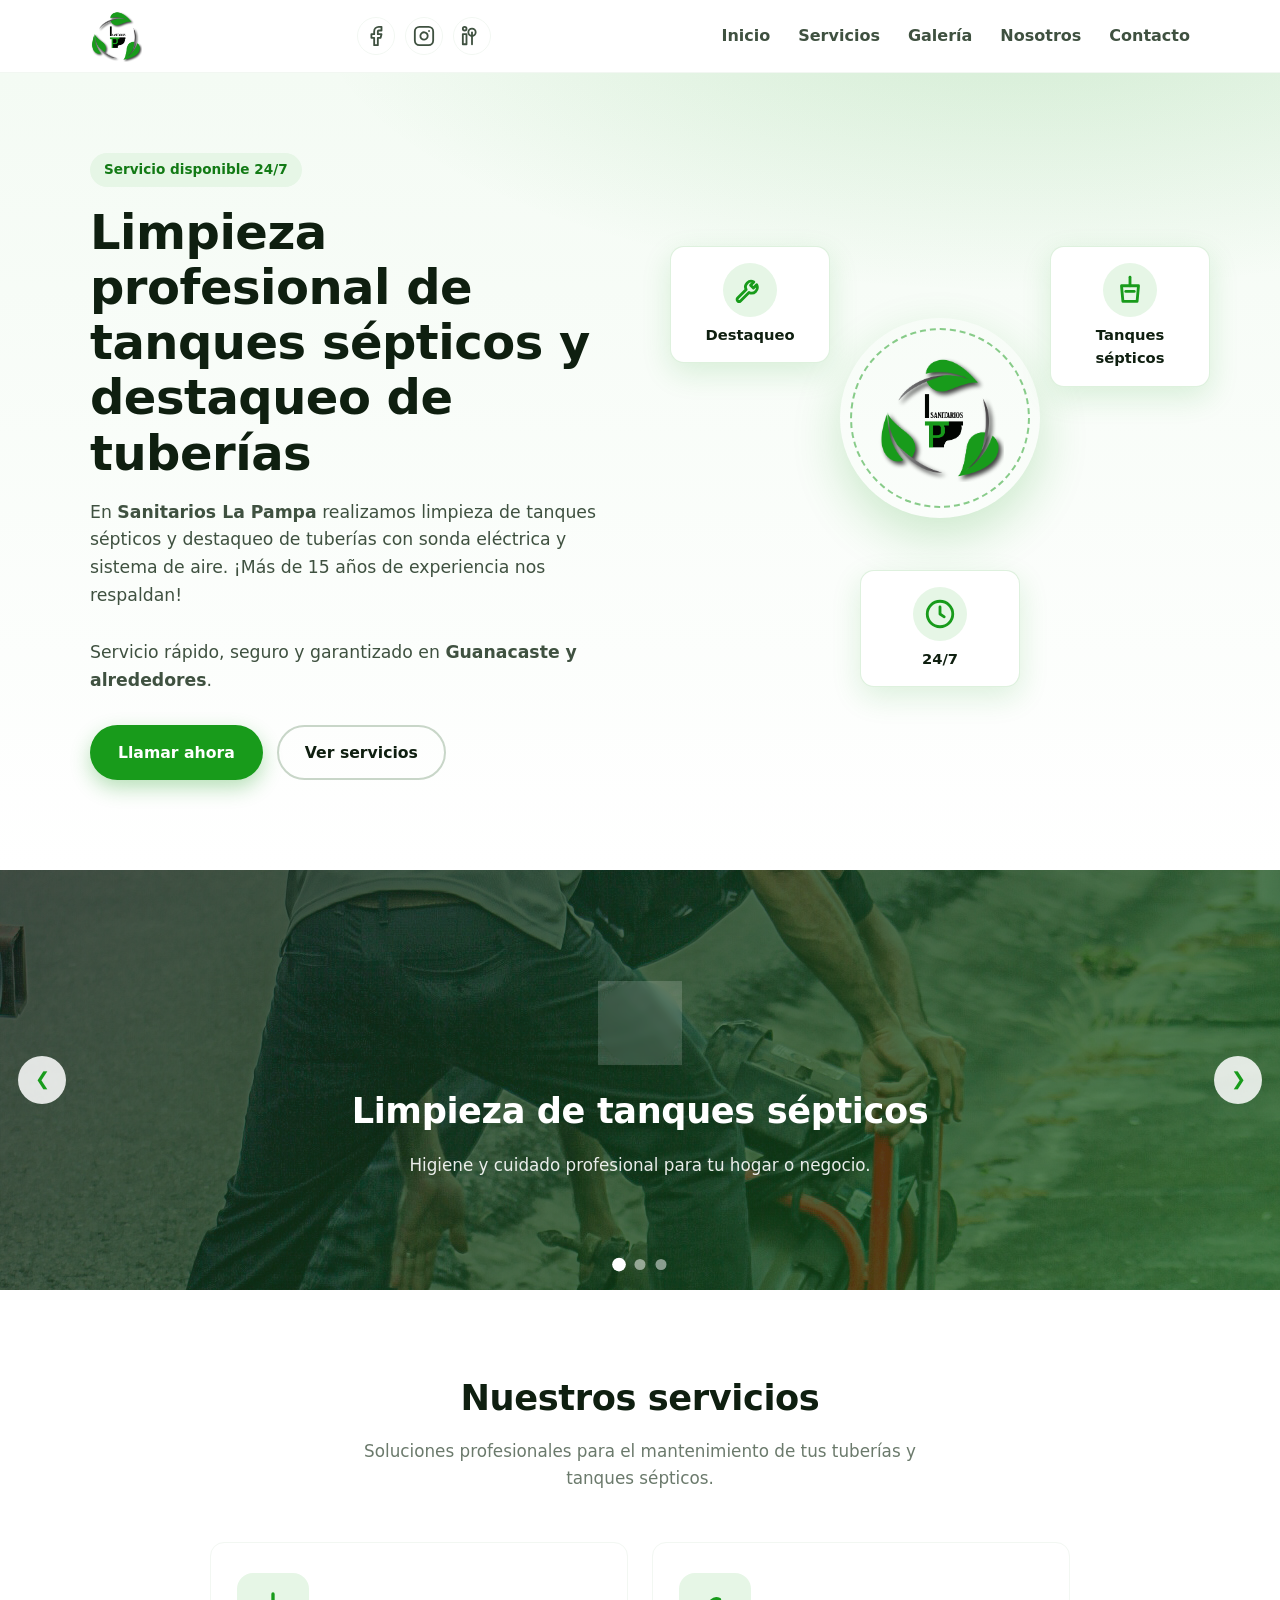
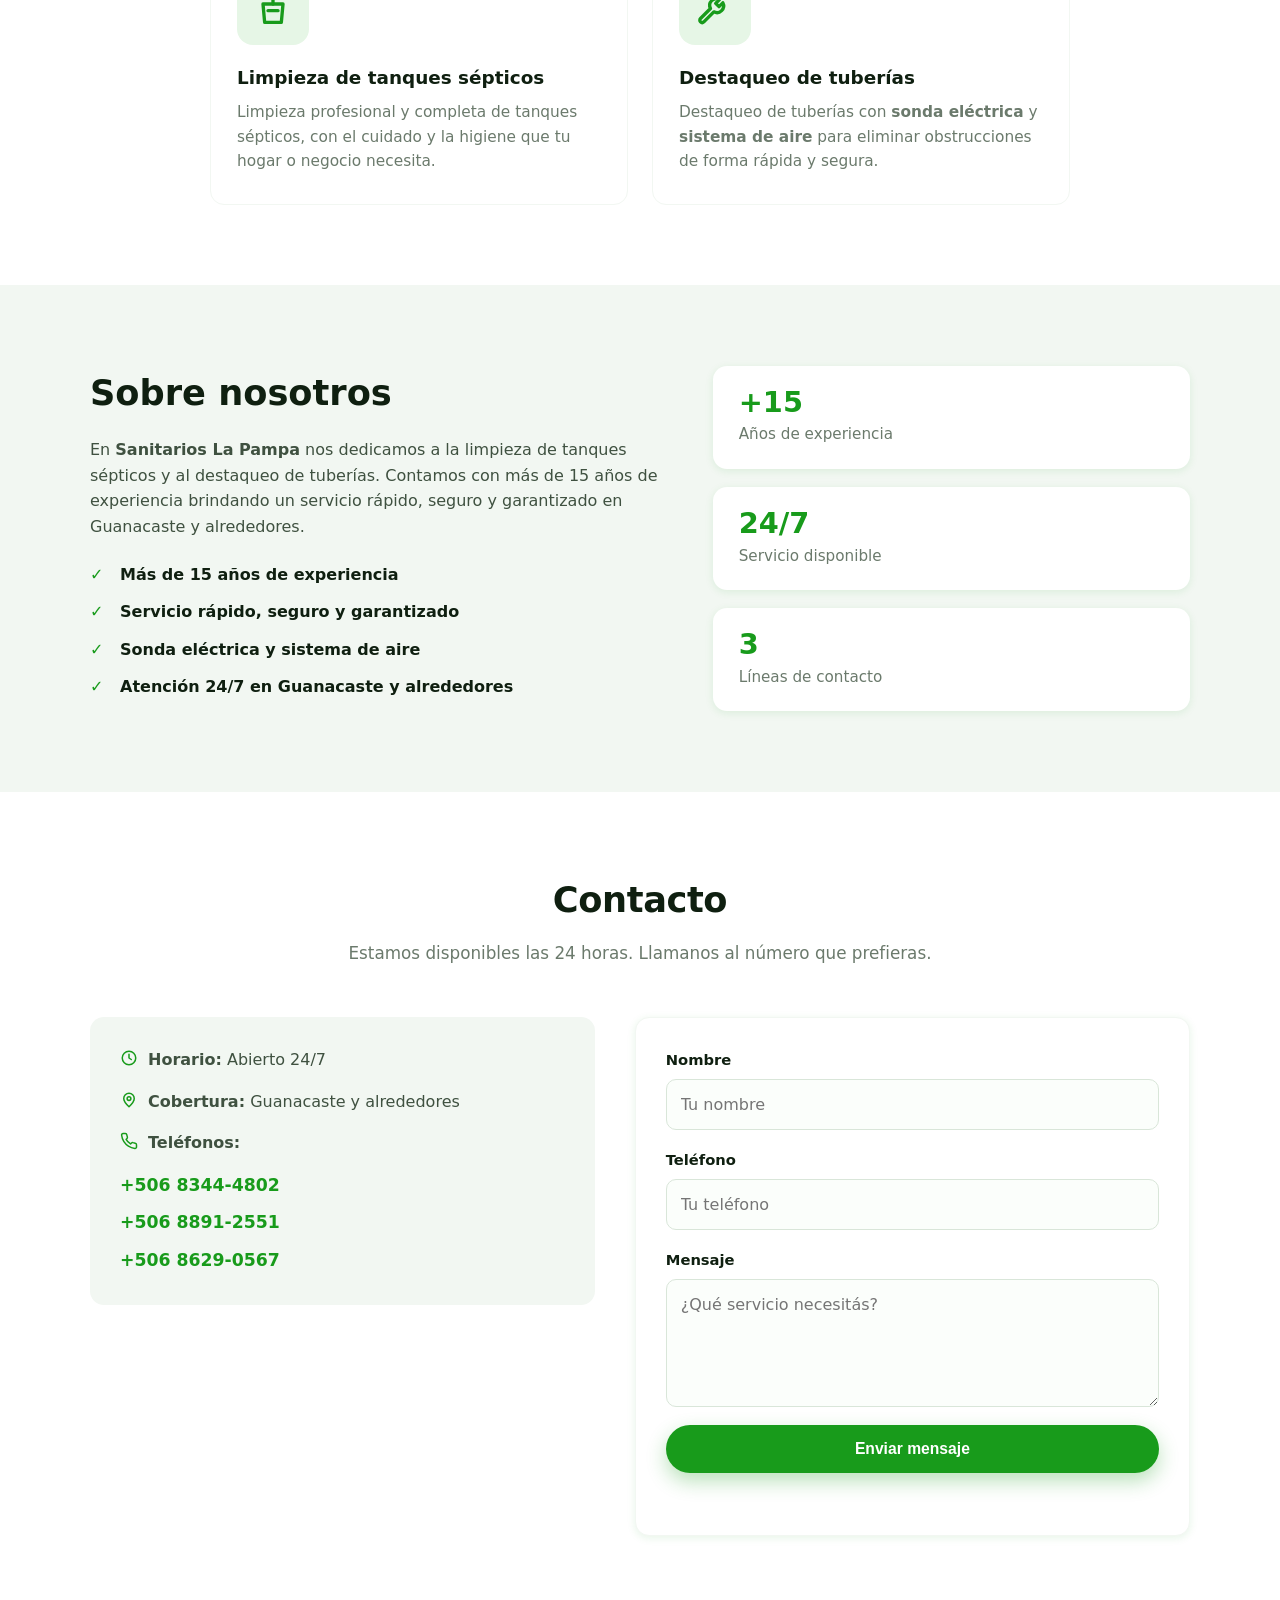
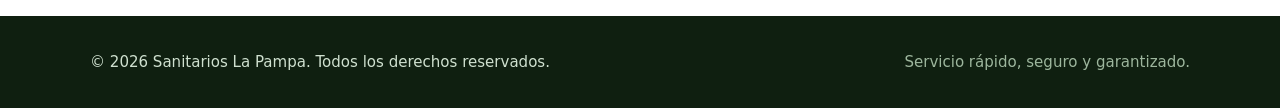
==== index.html @ 1d056dd9 "feat(header): agrega iconos de redes sociales (Facebook, Instagram, LinkedIn)" ====
<!DOCTYPE html>
<html lang="es">
<head>
  <meta charset="UTF-8" />
  <meta name="viewport" content="width=device-width, initial-scale=1.0" />
  <meta name="description" content="Sanitarios La Pampa - Limpieza profesional de tanques sépticos y destaqueo de tuberías con sonda eléctrica y sistema de aire. Más de 15 años de experiencia en Guanacaste. Servicio 24/7." />
  <title>Sanitarios La Pampa</title>
  <link rel="stylesheet" href="css/styles.css" />
</head>
<body>

  <!-- ===== HEADER ===== -->
  <header class="header">
    <div class="container header__inner">
      <a href="#inicio" class="logo">
        <img src="img/LOGOshadow.png" alt="Sanitarios La Pampa" class="logo__img" />
      </a>

      <div class="social-links" aria-label="Redes sociales">
        <a href="https://www.facebook.com/sanitarioslapampa" target="_blank" rel="noopener noreferrer" aria-label="Facebook" class="social-link">
          <svg viewBox="0 0 24 24" width="22" height="22" fill="none" stroke="currentColor" stroke-width="2" stroke-linecap="round" stroke-linejoin="round"><path d="M18 2h-3a5 5 0 0 0-5 5v3H7v4h3v8h4v-8h3l1-4h-4V7a1 1 0 0 1 1-1h3z"/></svg>
        </a>
        <a href="https://www.instagram.com/sanitarios.la.pampa" target="_blank" rel="noopener noreferrer" aria-label="Instagram" class="social-link">
          <svg viewBox="0 0 24 24" width="22" height="22" fill="none" stroke="currentColor" stroke-width="2" stroke-linecap="round" stroke-linejoin="round"><rect x="2" y="2" width="20" height="20" rx="5" ry="5"/><path d="M16 11.37A4 4 0 1 1 12.63 8 4 4 0 0 1 16 11.37z"/><line x1="17.5" y1="6.5" x2="17.51" y2="6.5"/></svg>
        </a>
        <a href="#" target="_blank" rel="noopener noreferrer" aria-label="LinkedIn" class="social-link">
          <svg viewBox="0 0 24 24" width="22" height="22" fill="none" stroke="currentColor" stroke-width="2" stroke-linecap="round" stroke-linejoin="round"><path d="M16 8a4 4 0 0 1-4 4 4 4 0 0 1-4-4 4 4 0 0 1 8 0z"/><line x1="12" y1="8" x2="12" y2="21"/><path d="M6 10H2v11h4z"/><circle cx="4" cy="4" r="2"/></svg>
        </a>
      </div>

      <button class="nav-toggle" id="navToggle" aria-label="Abrir menú">
        <span></span><span></span><span></span>
      </button>

      <nav class="nav" id="nav">
        <a href="#inicio">Inicio</a>
        <a href="#servicios">Servicios</a>
        <a href="#galeria">Galería</a>
        <a href="#nosotros">Nosotros</a>
        <a href="#contacto">Contacto</a>
      </nav>
    </div>
  </header>

  <!-- ===== HERO ===== -->
  <section class="hero" id="inicio">
    <div class="container hero__inner">
      <div class="hero__content">
        <p class="hero__eyebrow">Servicio disponible 24/7</p>
        <h1>Limpieza profesional de tanques sépticos y destaqueo de tuberías</h1>
        <p class="hero__text">
          En <strong>Sanitarios La Pampa</strong> realizamos limpieza de tanques
          sépticos y destaqueo de tuberías con sonda eléctrica y sistema de aire.
          ¡Más de 15 años de experiencia nos respaldan!
        </p>
        <p class="hero__text">
          Servicio rápido, seguro y garantizado en <strong>Guanacaste y alrededores</strong>.
        </p>
        <div class="hero__actions">
          <a href="#contacto" class="btn btn--primary">Llamar ahora</a>
          <a href="#servicios" class="btn btn--ghost">Ver servicios</a>
        </div>
      </div>
      <div class="hero__art" aria-hidden="true">
        <div class="hero__circle">
          <img src="img/LOGOshadow.png" alt="" class="hero__circle-logo" />
        </div>
        <div class="hero__card hero__card--1">
          <span class="hero__card-icon">
            <svg viewBox="0 0 24 24" width="34" height="34" fill="none" stroke="#189b1b" stroke-width="2" stroke-linecap="round" stroke-linejoin="round"><path d="M14.7 6.3a4 4 0 0 0-5.4 5.4l-6 6a1.4 1.4 0 0 0 2 2l6-6a4 4 0 0 0 5.4-5.4l-2.3 2.3-2-2 2.3-2.3Z"/></svg>
          </span>
          <p>Destaqueo</p>
        </div>
        <div class="hero__card hero__card--2">
          <span class="hero__card-icon">
            <svg viewBox="0 0 24 24" width="34" height="34" fill="none" stroke="#189b1b" stroke-width="2" stroke-linecap="round" stroke-linejoin="round"><path d="M12 3v6"/><path d="M6 9h12l-1 11H7L6 9Z"/><path d="M9 13h6"/></svg>
          </span>
          <p>Tanques sépticos</p>
        </div>
        <div class="hero__card hero__card--3">
          <span class="hero__card-icon">
            <svg viewBox="0 0 24 24" width="34" height="34" fill="none" stroke="#189b1b" stroke-width="2" stroke-linecap="round" stroke-linejoin="round"><circle cx="12" cy="12" r="9"/><path d="M12 7v5l3 2"/></svg>
          </span>
          <p>24/7</p>
        </div>
      </div>
    </div>
  </section>

  <!-- ===== SLIDER / GALERÍA ===== -->
  <section class="slider" id="galeria" aria-label="Galería de trabajos">
    <div class="slider__viewport">
      <div class="slider__track" id="sliderTrack">
        <article class="slide slide--1">
          <div class="slide__overlay"></div>
          <div class="slide__content">
            <span class="slide__icon">
              <svg viewBox="0 0 24 24" width="44" height="44" fill="none" stroke="#ffffff" stroke-width="2" stroke-linecap="round" stroke-linejoin="round"><path d="M12 3v6"/><path d="M6 9h12l-1 11H7L6 9Z"/><path d="M9 13h6"/></svg>
            </span>
            <h2>Limpieza de tanques sépticos</h2>
            <p>Higiene y cuidado profesional para tu hogar o negocio.</p>
          </div>
        </article>

        <article class="slide slide--2">
          <div class="slide__overlay"></div>
          <div class="slide__content">
            <span class="slide__icon">
              <svg viewBox="0 0 24 24" width="44" height="44" fill="none" stroke="#ffffff" stroke-width="2" stroke-linecap="round" stroke-linejoin="round"><path d="M14.7 6.3a4 4 0 0 0-5.4 5.4l-6 6a1.4 1.4 0 0 0 2 2l6-6a4 4 0 0 0 5.4-5.4l-2.3 2.3-2-2 2.3-2.3Z"/></svg>
            </span>
            <h2>Destaqueo de tuberías</h2>
            <p>Sonda eléctrica y sistema de aire para eliminar obstrucciones.</p>
          </div>
        </article>

        <article class="slide slide--3">
          <div class="slide__overlay"></div>
          <div class="slide__content">
            <span class="slide__icon">
              <svg viewBox="0 0 24 24" width="44" height="44" fill="none" stroke="#ffffff" stroke-width="2" stroke-linecap="round" stroke-linejoin="round"><circle cx="12" cy="12" r="9"/><path d="M12 7v5l3 2"/></svg>
            </span>
            <h2>Servicio 24/7 en Guanacaste</h2>
            <p>Rápido, seguro y garantizado. Llamanos cuando nos necesites.</p>
          </div>
        </article>
      </div>
    </div>

    <button class="slider__arrow slider__arrow--prev" id="slidePrev" aria-label="Anterior">&#10094;</button>
    <button class="slider__arrow slider__arrow--next" id="slideNext" aria-label="Siguiente">&#10095;</button>

    <div class="slider__dots" id="sliderDots"></div>
  </section>

  <!-- ===== SERVICIOS ===== -->
  <section class="section" id="servicios">
    <div class="container">
      <header class="section__head">
        <h2>Nuestros servicios</h2>
        <p>Soluciones profesionales para el mantenimiento de tus tuberías y tanques sépticos.</p>
      </header>

      <div class="grid grid--servicios">
        <article class="card">
          <div class="card__icon">
            <svg viewBox="0 0 24 24" width="40" height="40" fill="none" stroke="#189b1b" stroke-width="2" stroke-linecap="round" stroke-linejoin="round"><path d="M12 3v6"/><path d="M6 9h12l-1 11H7L6 9Z"/><path d="M9 13h6"/></svg>
          </div>
          <h3>Limpieza de tanques sépticos</h3>
          <p>
            Limpieza profesional y completa de tanques sépticos, con el cuidado
            y la higiene que tu hogar o negocio necesita.
          </p>
        </article>

        <article class="card">
          <div class="card__icon">
            <svg viewBox="0 0 24 24" width="40" height="40" fill="none" stroke="#189b1b" stroke-width="2" stroke-linecap="round" stroke-linejoin="round"><path d="M14.7 6.3a4 4 0 0 0-5.4 5.4l-6 6a1.4 1.4 0 0 0 2 2l6-6a4 4 0 0 0 5.4-5.4l-2.3 2.3-2-2 2.3-2.3Z"/></svg>
          </div>
          <h3>Destaqueo de tuberías</h3>
          <p>
            Destaqueo de tuberías con <strong>sonda eléctrica</strong> y
            <strong>sistema de aire</strong> para eliminar obstrucciones de
            forma rápida y segura.
          </p>
        </article>
      </div>
    </div>
  </section>

  <!-- ===== NOSOTROS ===== -->
  <section class="section section--alt" id="nosotros">
    <div class="container about">
      <div class="about__text">
        <h2>Sobre nosotros</h2>
        <p>
          En <strong>Sanitarios La Pampa</strong> nos dedicamos a la limpieza de
          tanques sépticos y al destaqueo de tuberías. Contamos con más de
          15 años de experiencia brindando un servicio rápido, seguro y
          garantizado en Guanacaste y alrededores.
        </p>
        <ul class="about__list">
          <li>Más de 15 años de experiencia</li>
          <li>Servicio rápido, seguro y garantizado</li>
          <li>Sonda eléctrica y sistema de aire</li>
          <li>Atención 24/7 en Guanacaste y alrededores</li>
        </ul>
      </div>
      <div class="about__stats">
        <div class="stat"><strong>+15</strong><span>Años de experiencia</span></div>
        <div class="stat"><strong>24/7</strong><span>Servicio disponible</span></div>
        <div class="stat"><strong>3</strong><span>Líneas de contacto</span></div>
      </div>
    </div>
  </section>

  <!-- ===== CONTACTO ===== -->
  <section class="section" id="contacto">
    <div class="container">
      <header class="section__head">
        <h2>Contacto</h2>
        <p>Estamos disponibles las 24 horas. Llamanos al número que prefieras.</p>
      </header>

      <div class="contact">
        <div class="contact__info">
          <p class="contact__line">
            <span class="contact__ico">
              <svg viewBox="0 0 24 24" width="18" height="18" fill="none" stroke="#189b1b" stroke-width="2" stroke-linecap="round" stroke-linejoin="round"><circle cx="12" cy="12" r="9"/><path d="M12 7v5l3 2"/></svg>
            </span>
            <span><strong>Horario:</strong> Abierto 24/7</span>
          </p>
          <p class="contact__line">
            <span class="contact__ico">
              <svg viewBox="0 0 24 24" width="18" height="18" fill="none" stroke="#189b1b" stroke-width="2" stroke-linecap="round" stroke-linejoin="round"><path d="M12 21s7-6.5 7-11a7 7 0 1 0-14 0c0 4.5 7 11 7 11Z"/><circle cx="12" cy="10" r="2.5"/></svg>
            </span>
            <span><strong>Cobertura:</strong> Guanacaste y alrededores</span>
          </p>
          <p class="contact__line">
            <span class="contact__ico">
              <svg viewBox="0 0 24 24" width="18" height="18" fill="none" stroke="#189b1b" stroke-width="2" stroke-linecap="round" stroke-linejoin="round"><path d="M22 16.9v3a2 2 0 0 1-2.2 2 19.8 19.8 0 0 1-8.6-3 19.5 19.5 0 0 1-6-6 19.8 19.8 0 0 1-3-8.6A2 2 0 0 1 4.1 2h3a2 2 0 0 1 2 1.7c.1 1 .4 1.9.7 2.8a2 2 0 0 1-.5 2.1L8.1 9.9a16 16 0 0 0 6 6l1.3-1.3a2 2 0 0 1 2.1-.4c.9.3 1.8.6 2.8.7a2 2 0 0 1 1.7 2Z"/></svg>
            </span>
            <span><strong>Teléfonos:</strong></span>
          </p>
          <ul class="contact__phones">
            <li><a href="tel:+50683444802">+506 8344-4802</a></li>
            <li><a href="tel:+50688912551">+506 8891-2551</a></li>
            <li><a href="tel:+50686290567">+506 8629-0567</a></li>
          </ul>
        </div>

        <form class="form" id="contactForm">
          <div class="form__row">
            <label for="nombre">Nombre</label>
            <input type="text" id="nombre" name="nombre" placeholder="Tu nombre" required />
          </div>
          <div class="form__row">
            <label for="telefono">Teléfono</label>
            <input type="tel" id="telefono" name="telefono" placeholder="Tu teléfono" required />
          </div>
          <div class="form__row">
            <label for="mensaje">Mensaje</label>
            <textarea id="mensaje" name="mensaje" rows="4" placeholder="¿Qué servicio necesitás?" required></textarea>
          </div>
          <button type="submit" class="btn btn--primary btn--block">Enviar mensaje</button>
          <p class="form__note" id="formNote"></p>
        </form>
      </div>
    </div>
  </section>

  <!-- ===== FOOTER ===== -->
  <footer class="footer">
    <div class="container footer__inner">
      <p>&copy; <span id="year"></span> Sanitarios La Pampa. Todos los derechos reservados.</p>
      <p class="footer__tag">Servicio rápido, seguro y garantizado.</p>
    </div>
  </footer>

  <script src="js/main.js"></script>
</body>
</html>
---- css/styles.css ----
/* =========================================================
   Sanitarios La Pampa - Hoja de estilos principal
   Paleta: verde #189b1b sobre fondo blanco
   ========================================================= */

/* ---------- Variables ---------- */
:root {
  --color-primary: #189b1b;
  --color-primary-dark: #127a15;
  --color-primary-light: #e6f6e6;
  --color-accent: #2fbf33;
  --color-dark: #0f1f10;
  --color-slate: #3f5140;
  --color-muted: #6b7a6c;
  --color-light: #f2f7f2;
  --color-white: #ffffff;
  --radius: 14px;
  --radius-sm: 10px;
  --shadow-sm: 0 2px 8px rgba(24, 155, 27, 0.10);
  --shadow-md: 0 10px 30px rgba(24, 155, 27, 0.14);
  --shadow-lg: 0 20px 50px rgba(24, 155, 27, 0.20);
  --container: 1140px;
  --transition: 0.25s ease;
}

/* ---------- Reset ---------- */
* {
  margin: 0;
  padding: 0;
  box-sizing: border-box;
}

html {
  scroll-behavior: smooth;
}

body {
  font-family: "Segoe UI", system-ui, -apple-system, Roboto, sans-serif;
  color: var(--color-dark);
  background: var(--color-white);
  line-height: 1.6;
  -webkit-font-smoothing: antialiased;
}

img {
  max-width: 100%;
  display: block;
}

a {
  text-decoration: none;
  color: inherit;
}

ul {
  list-style: none;
}

.container {
  width: 100%;
  max-width: var(--container);
  margin-inline: auto;
  padding-inline: 20px;
}

.social-links {
  display: flex;
  gap: 10px;
  margin-right: 16px;
}

.social-link {
  display: flex;
  align-items: center;
  justify-content: center;
  width: 38px;
  height: 38px;
  border-radius: 50%;
  color: var(--color-slate);
  border: 1px solid var(--color-light);
  transition: color var(--transition), background var(--transition), transform var(--transition);
}

.social-link:hover {
  color: #fff;
  background: var(--color-primary);
  border-color: var(--color-primary);
  transform: translateY(-2px);
}

@media (max-width: 900px) {
  .social-links {
    order: -1;
    margin-right: 0;
    margin-bottom: 14px;
    justify-content: center;
  }
}

/* ---------- Header ---------- */
.header {
  position: sticky;
  top: 0;
  z-index: 100;
  background: rgba(255, 255, 255, 0.92);
  backdrop-filter: blur(10px);
  border-bottom: 1px solid var(--color-light);
}

.header__inner {
  display: flex;
  align-items: center;
  justify-content: space-between;
  height: 72px;
}

.logo {
  display: flex;
  align-items: center;
  gap: 10px;
  font-size: 1.05rem;
}

.logo__mark {
  display: grid;
  place-items: center;
  width: 40px;
  height: 40px;
  border-radius: 12px;
  background: linear-gradient(135deg, var(--color-primary), var(--color-accent));
  color: #fff;
  font-weight: 800;
  letter-spacing: 0.5px;
}

.logo__text {
  color: var(--color-dark);
}

.logo__img {
  height: 52px;
  width: auto;
  object-fit: contain;
}

.nav {
  display: flex;
  gap: 28px;
}

.nav a {
  font-weight: 600;
  color: var(--color-slate);
  transition: color var(--transition);
  position: relative;
}

.nav a:hover {
  color: var(--color-primary);
}

.nav-toggle {
  display: none;
  flex-direction: column;
  gap: 5px;
  background: none;
  border: none;
  cursor: pointer;
  padding: 6px;
}

.nav-toggle span {
  width: 26px;
  height: 3px;
  border-radius: 3px;
  background: var(--color-primary);
  transition: var(--transition);
}

/* ---------- Hero ---------- */
.hero {
  background: radial-gradient(1200px 500px at 80% -10%, rgba(24, 155, 27, 0.16), transparent 60%),
              linear-gradient(180deg, #f4fbf4, #ffffff);
  padding: 80px 0 90px;
  overflow: hidden;
}

.hero__inner {
  display: grid;
  grid-template-columns: 1.1fr 1fr;
  align-items: center;
  gap: 50px;
}

.hero__eyebrow {
  display: inline-block;
  background: var(--color-primary-light);
  color: var(--color-primary-dark);
  font-weight: 700;
  font-size: 0.85rem;
  padding: 6px 14px;
  border-radius: 999px;
  margin-bottom: 18px;
}

.hero h1 {
  font-size: clamp(2rem, 4vw, 3rem);
  line-height: 1.15;
  letter-spacing: -0.5px;
  margin-bottom: 18px;
}

.hero__text {
  color: var(--color-slate);
  font-size: 1.08rem;
  max-width: 520px;
  margin-bottom: 30px;
}

.hero__actions {
  display: flex;
  gap: 14px;
  flex-wrap: wrap;
}

/* ---------- Botones ---------- */
.btn {
  display: inline-flex;
  align-items: center;
  justify-content: center;
  gap: 8px;
  padding: 13px 26px;
  border-radius: 999px;
  font-weight: 700;
  font-size: 0.98rem;
  border: 2px solid transparent;
  cursor: pointer;
  transition: transform var(--transition), box-shadow var(--transition), background var(--transition);
}

.btn--primary {
  background: var(--color-primary);
  color: #fff;
  box-shadow: 0 8px 20px rgba(24, 155, 27, 0.30);
}

.btn--primary:hover {
  background: var(--color-primary-dark);
  transform: translateY(-2px);
}

.btn--ghost {
  background: transparent;
  color: var(--color-dark);
  border-color: #c8d6c8;
}

.btn--ghost:hover {
  border-color: var(--color-primary);
  color: var(--color-primary);
}

.btn--block {
  width: 100%;
}

/* ---------- Hero art ---------- */
.hero__art {
  position: relative;
  height: 480px;
}

.hero__circle {
  position: absolute;
  top: 40%;
  left: 50%;
  z-index: 1;
  width: 200px;
  aspect-ratio: 1;
  border-radius: 50%;
  background: transparent;
  box-shadow: var(--shadow-lg);
  display: grid;
  place-items: center;
  text-align: center;
  transform: translate(-50%, -50%);
}

.hero__circle::before {
  content: "";
  position: absolute;
  inset: 10px;
  border: 2px dashed var(--color-primary);
  border-radius: 50%;
  opacity: 0.5;
}

.hero__circle-logo {
  width: 128px;
  height: 128px;
  object-fit: contain;
}

.hero__card {
  position: absolute;
  z-index: 2;
  width: 160px;
  min-height: 108px;
  background: #fff;
  border: 1px solid rgba(24, 155, 27, 0.14);
  border-radius: var(--radius);
  box-shadow: var(--shadow-md);
  padding: 16px 12px;
  text-align: center;
  display: flex;
  flex-direction: column;
  align-items: center;
  justify-content: center;
  gap: 6px;
  font-size: 0.92rem;
  font-weight: 700;
  color: var(--color-dark);
  animation: float 4.5s ease-in-out infinite;
}

.hero__card-icon {
  display: grid;
  place-items: center;
  width: 54px;
  height: 54px;
  border-radius: 50%;
  background: var(--color-primary-light);
}

.hero__card--1 { top: 4%; left: -20px; }
.hero__card--2 { top: 4%; right: -20px; animation-delay: 1.2s; }
.hero__card--3 { bottom: 4%; left: 50%; margin-left: -80px; animation-delay: 2.4s; }

@keyframes float {
  0%, 100% { transform: translateY(0); }
  50% { transform: translateY(-8px); }
}

/* ---------- Secciones ---------- */
.section {
  padding: 80px 0;
}

.section--alt {
  background: var(--color-light);
}

.section__head {
  text-align: center;
  max-width: 620px;
  margin: 0 auto 50px;
}

.section__head h2 {
  font-size: clamp(1.6rem, 3vw, 2.2rem);
  margin-bottom: 12px;
  letter-spacing: -0.4px;
}

.section__head p {
  color: var(--color-muted);
  font-size: 1.05rem;
}

/* ---------- Grid de productos ---------- */
.grid {
  display: grid;
  grid-template-columns: repeat(auto-fit, minmax(260px, 1fr));
  gap: 24px;
}

.grid--servicios {
  grid-template-columns: repeat(auto-fit, minmax(300px, 1fr));
  max-width: 860px;
  margin-inline: auto;
}

.card {
  background: #fff;
  border: 1px solid var(--color-light);
  border-radius: var(--radius);
  padding: 30px 26px;
  transition: transform var(--transition), box-shadow var(--transition), border-color var(--transition);
}

.card:hover {
  transform: translateY(-6px);
  box-shadow: var(--shadow-md);
  border-color: transparent;
}

.card__icon {
  display: flex;
  align-items: center;
  justify-content: center;
  width: 72px;
  height: 72px;
  border-radius: 16px;
  background: var(--color-primary-light);
  margin-bottom: 18px;
}

.card h3 {
  font-size: 1.15rem;
  margin-bottom: 8px;
}

.card p {
  color: var(--color-muted);
  font-size: 0.96rem;
}

/* ---------- Nosotros ---------- */
.about {
  display: grid;
  grid-template-columns: 1.2fr 1fr;
  gap: 50px;
  align-items: center;
}

.about__text h2 {
  font-size: clamp(1.6rem, 3vw, 2.2rem);
  margin-bottom: 16px;
}

.about__text p {
  color: var(--color-slate);
  margin-bottom: 22px;
}

.about__list li {
  position: relative;
  padding-left: 30px;
  margin-bottom: 12px;
  color: var(--color-dark);
  font-weight: 600;
}

.about__list li::before {
  content: "✓";
  position: absolute;
  left: 0;
  top: 0;
  color: var(--color-primary);
  font-weight: 800;
}

.about__stats {
  display: grid;
  gap: 18px;
}

.stat {
  background: #fff;
  border-radius: var(--radius);
  padding: 22px 26px;
  box-shadow: var(--shadow-sm);
  display: flex;
  flex-direction: column;
}

.stat strong {
  font-size: 1.8rem;
  color: var(--color-primary);
  line-height: 1;
}

.stat span {
  color: var(--color-muted);
  font-size: 0.95rem;
  margin-top: 6px;
}

/* ---------- Contacto ---------- */
.contact {
  display: grid;
  grid-template-columns: 1fr 1.1fr;
  gap: 40px;
  align-items: start;
}

.contact__info {
  background: var(--color-light);
  border-radius: var(--radius);
  padding: 30px;
}

.contact__line {
  display: flex;
  align-items: flex-start;
  gap: 10px;
  margin-bottom: 16px;
  color: var(--color-slate);
}

.contact__ico {
  display: flex;
  align-items: center;
  justify-content: center;
  flex: 0 0 auto;
  margin-top: 2px;
}

.contact__phones {
  margin-top: 10px;
  display: grid;
  gap: 10px;
}

.contact__phones a {
  display: inline-block;
  font-weight: 700;
  color: var(--color-primary);
  font-size: 1.08rem;
  transition: color var(--transition);
}

.contact__phones a:hover {
  color: var(--color-primary-dark);
}

.form {
  background: #fff;
  border: 1px solid var(--color-light);
  border-radius: var(--radius);
  padding: 30px;
  box-shadow: var(--shadow-sm);
}

.form__row {
  margin-bottom: 18px;
  display: flex;
  flex-direction: column;
  gap: 7px;
}

.form__row label {
  font-weight: 600;
  font-size: 0.92rem;
  color: var(--color-dark);
}

.form__row input,
.form__row textarea {
  font: inherit;
  padding: 12px 14px;
  border: 1.5px solid #d9e6d9;
  border-radius: var(--radius-sm);
  background: #fbfefb;
  transition: border-color var(--transition), box-shadow var(--transition);
  resize: vertical;
}

.form__row input:focus,
.form__row textarea:focus {
  outline: none;
  border-color: var(--color-primary);
  box-shadow: 0 0 0 4px rgba(24, 155, 27, 0.12);
}

.form__note {
  margin-top: 14px;
  font-size: 0.92rem;
  font-weight: 600;
  color: var(--color-primary);
  min-height: 1.2em;
}

/* ---------- Footer ---------- */
.footer {
  background: var(--color-dark);
  color: #cfe0cf;
  padding: 34px 0;
}

.footer__inner {
  display: flex;
  align-items: center;
  justify-content: space-between;
  gap: 16px;
  flex-wrap: wrap;
  font-size: 0.94rem;
}

.footer__tag {
  color: #9db69d;
}

/* ---------- Slider / Galería ---------- */
.slider {
  position: relative;
  overflow: hidden;
  background: var(--color-dark);
}

.slider__viewport {
  overflow: hidden;
}

.slider__track {
  display: flex;
  transition: transform 0.6s ease;
  will-change: transform;
}

.slide {
  position: relative;
  flex: 0 0 100%;
  min-height: 420px;
  display: grid;
  place-items: center;
  text-align: center;
  padding: 60px 24px;
  color: #fff;
  background-size: cover;
  background-position: center;
}

/* Galería de trabajos */
.slide--1 {
  background-image:
    linear-gradient(135deg, rgba(15, 31, 16, 0.55), rgba(24, 155, 27, 0.55)),
    url("../img/_MG_8392.jpg");
}

.slide--2 {
  background-image:
    linear-gradient(135deg, rgba(15, 31, 16, 0.55), rgba(24, 155, 27, 0.55)),
    url("../img/_MG_8409.jpg");
}

.slide--3 {
  background-image:
    linear-gradient(135deg, rgba(15, 31, 16, 0.55), rgba(24, 155, 27, 0.55)),
    url("../img/_MG_8412.jpg");
}

.slide__overlay {
  position: absolute;
  inset: 0;
  background: rgba(15, 31, 16, 0.35);
}

.slide__content {
  position: relative;
  z-index: 2;
  max-width: 640px;
  display: flex;
  flex-direction: column;
  align-items: center;
  gap: 12px;
}

.slide__icon {
  display: grid;
  place-items: center;
  width: 84px;
  height: 84px;
  border-radius: 50%;
  background: rgba(255, 255, 255, 0.16);
  backdrop-filter: blur(4px);
  margin-bottom: 6px;
}

.slide__content h2 {
  font-size: clamp(1.4rem, 3.4vw, 2.2rem);
  letter-spacing: -0.4px;
}

.slide__content p {
  font-size: 1.05rem;
  color: rgba(255, 255, 255, 0.9);
}

/* Flechas */
.slider__arrow {
  position: absolute;
  top: 50%;
  transform: translateY(-50%);
  z-index: 5;
  width: 48px;
  height: 48px;
  border-radius: 50%;
  border: none;
  cursor: pointer;
  background: rgba(255, 255, 255, 0.85);
  color: var(--color-primary);
  font-size: 1.1rem;
  display: grid;
  place-items: center;
  transition: background var(--transition), transform var(--transition);
}

.slider__arrow:hover {
  background: #fff;
  transform: translateY(-50%) scale(1.08);
}

.slider__arrow--prev { left: 18px; }
.slider__arrow--next { right: 18px; }

/* Indicadores */
.slider__dots {
  position: absolute;
  bottom: 20px;
  left: 50%;
  transform: translateX(-50%);
  z-index: 5;
  display: flex;
  gap: 10px;
}

.slider__dot {
  width: 11px;
  height: 11px;
  border-radius: 50%;
  border: none;
  cursor: pointer;
  background: rgba(255, 255, 255, 0.5);
  transition: background var(--transition), transform var(--transition);
}

.slider__dot.is-active {
  background: #fff;
  transform: scale(1.25);
}

/* ---------- Responsive ---------- */
@media (max-width: 1150px) {
  .hero__inner {
    grid-template-columns: 1fr;
  }

  .hero__art {
    order: -1;
  }
}

@media (max-width: 900px) {
  .about,
  .contact {
    grid-template-columns: 1fr;
  }

  .hero__art {
    height: 300px;
  }

  .nav {
    position: fixed;
    inset: 72px 0 auto 0;
    background: #fff;
    flex-direction: column;
    gap: 0;
    padding: 10px 20px 20px;
    border-bottom: 1px solid var(--color-light);
    transform: translateY(-140%);
    transition: transform var(--transition);
    box-shadow: var(--shadow-md);
  }

  .nav.is-open {
    transform: translateY(0);
  }

  .nav a {
    padding: 14px 0;
    border-bottom: 1px solid var(--color-light);
  }

  .nav-toggle {
    display: flex;
  }
}

@media (max-width: 520px) {
  .section {
    padding: 60px 0;
  }

  .hero {
    padding: 50px 0 60px;
  }

  .hero__art {
    height: auto;
    padding: 12px 0 4px;
  }

  .hero__circle {
    position: relative;
    inset: auto;
    width: 180px;
    max-width: 72%;
    margin: 0 auto 16px;
    transform: none;
  }

  .hero__card {
    position: relative;
    top: auto;
    right: auto;
    bottom: auto;
    left: auto;
    margin: 8px auto 0;
    width: min(100%, 260px);
  }

  .hero__card--1,
  .hero__card--2 {
    margin-top: 8px;
  }

  .hero__card--3 {
    margin: 8px auto 0;
  }

  .slide {
    min-height: 340px;
  }

  .slider__arrow {
    width: 40px;
    height: 40px;
  }

  .slider__arrow--prev { left: 8px; }
  .slider__arrow--next { right: 8px; }
}
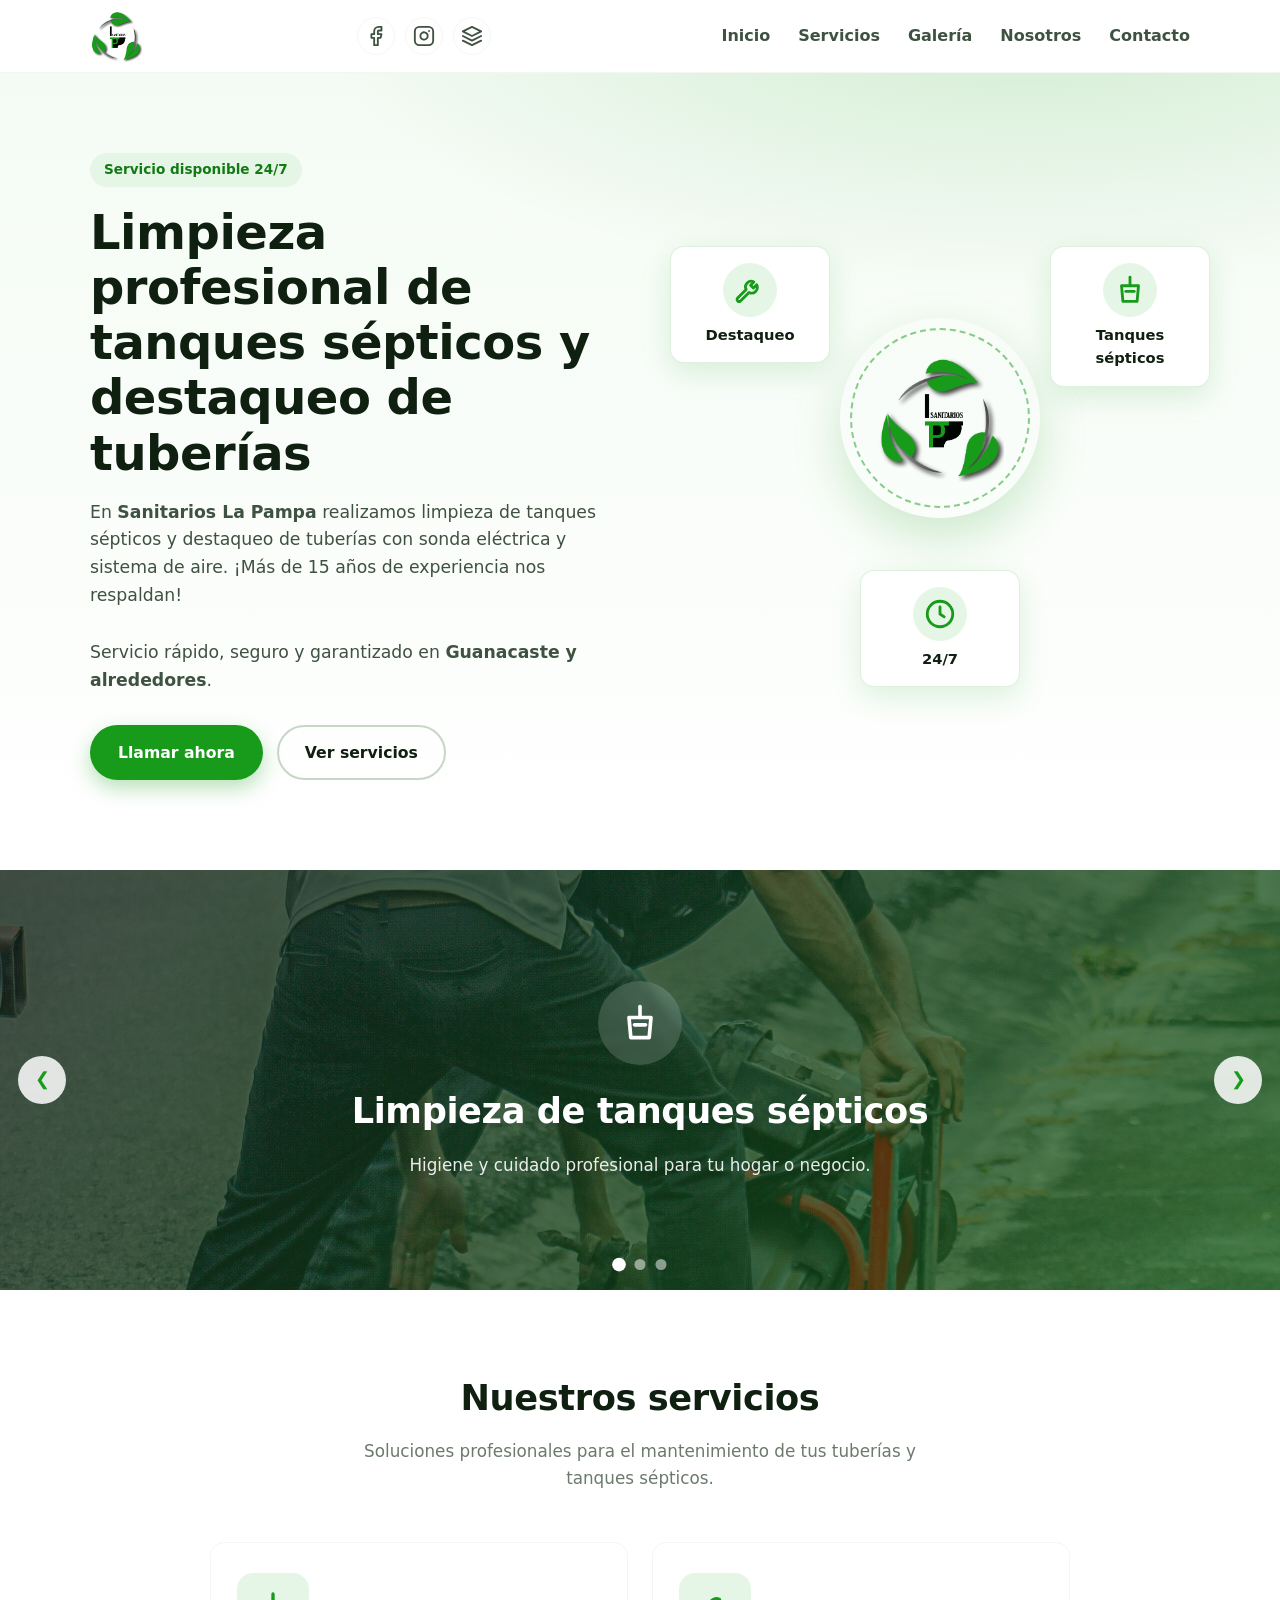
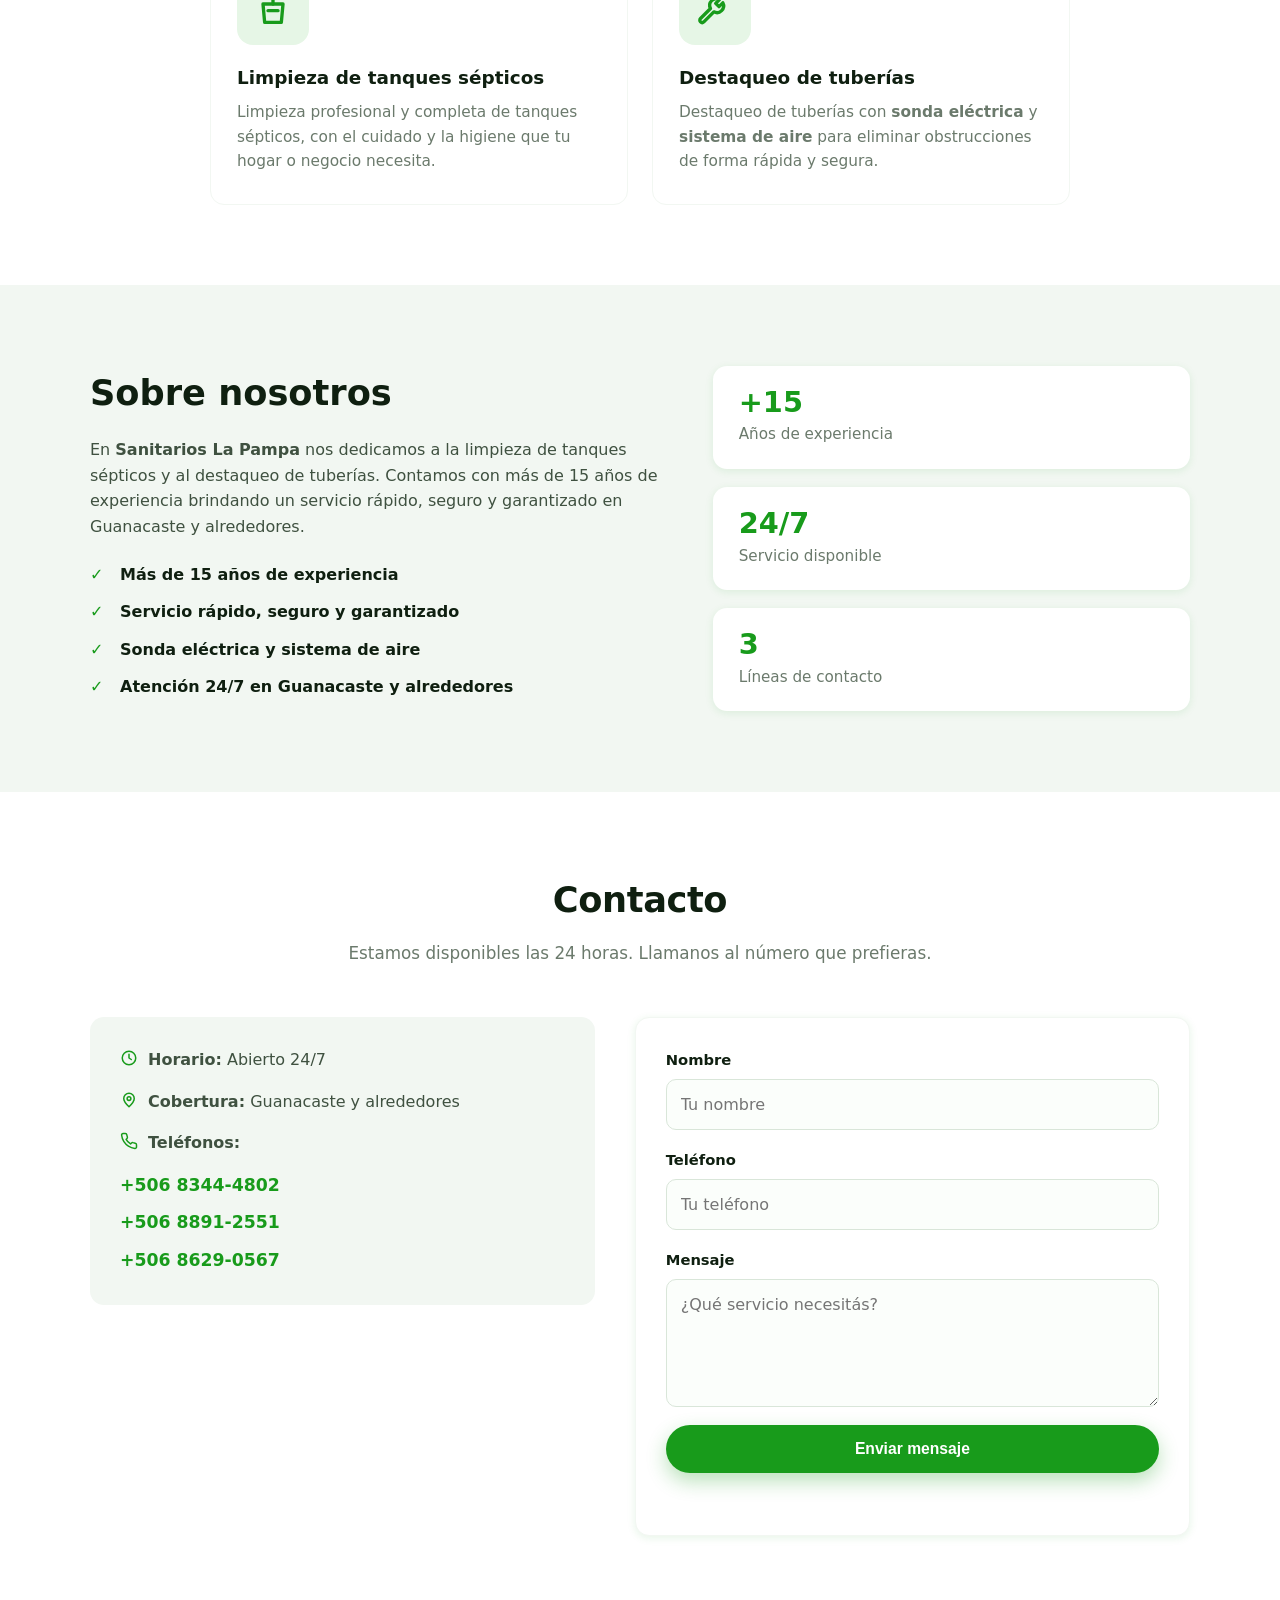
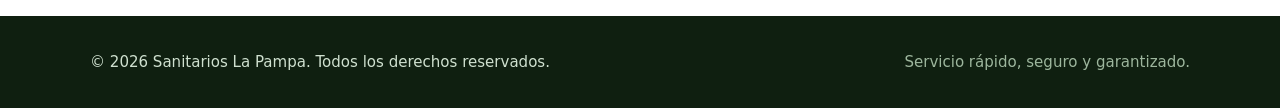
==== commit 031f67e3: "fix(header): actualiza enlace de Linktree" ====
--- a/index.html
+++ b/index.html
@@ -23,8 +23,8 @@
         <a href="https://www.instagram.com/sanitarios.la.pampa" target="_blank" rel="noopener noreferrer" aria-label="Instagram" class="social-link">
           <svg viewBox="0 0 24 24" width="22" height="22" fill="none" stroke="currentColor" stroke-width="2" stroke-linecap="round" stroke-linejoin="round"><rect x="2" y="2" width="20" height="20" rx="5" ry="5"/><path d="M16 11.37A4 4 0 1 1 12.63 8 4 4 0 0 1 16 11.37z"/><line x1="17.5" y1="6.5" x2="17.51" y2="6.5"/></svg>
         </a>
-        <a href="#" target="_blank" rel="noopener noreferrer" aria-label="LinkedIn" class="social-link">
-          <svg viewBox="0 0 24 24" width="22" height="22" fill="none" stroke="currentColor" stroke-width="2" stroke-linecap="round" stroke-linejoin="round"><path d="M16 8a4 4 0 0 1-4 4 4 4 0 0 1-4-4 4 4 0 0 1 8 0z"/><line x1="12" y1="8" x2="12" y2="21"/><path d="M6 10H2v11h4z"/><circle cx="4" cy="4" r="2"/></svg>
+        <a href="https://linktr.ee/sanitarioslapampa" target="_blank" rel="noopener noreferrer" aria-label="Linktree" class="social-link">
+          <svg viewBox="0 0 24 24" width="22" height="22" fill="none" stroke="currentColor" stroke-width="2" stroke-linecap="round" stroke-linejoin="round"><path d="M12 2L2 7l10 5 10-5-10-5z"/><path d="M2 17l10 5 10-5"/><path d="M2 12l10 5 10-5"/></svg>
         </a>
       </div>
 
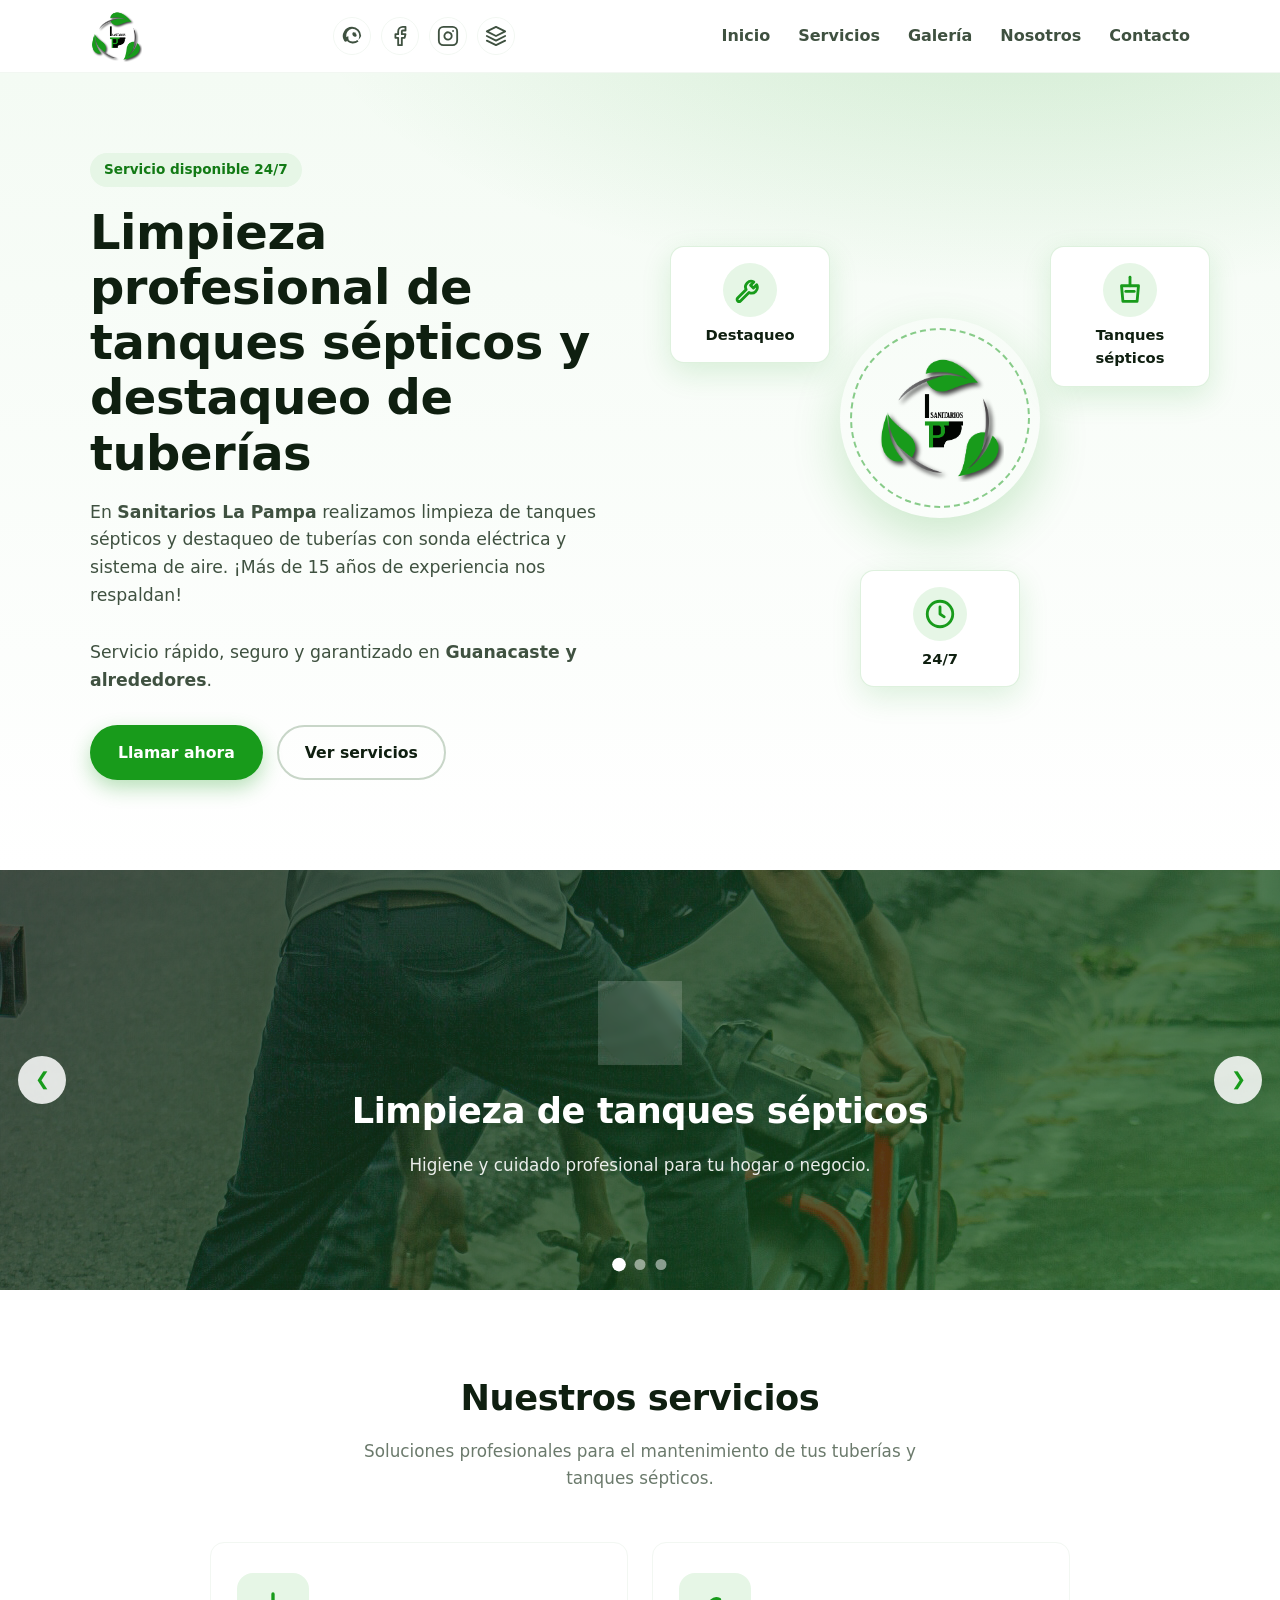
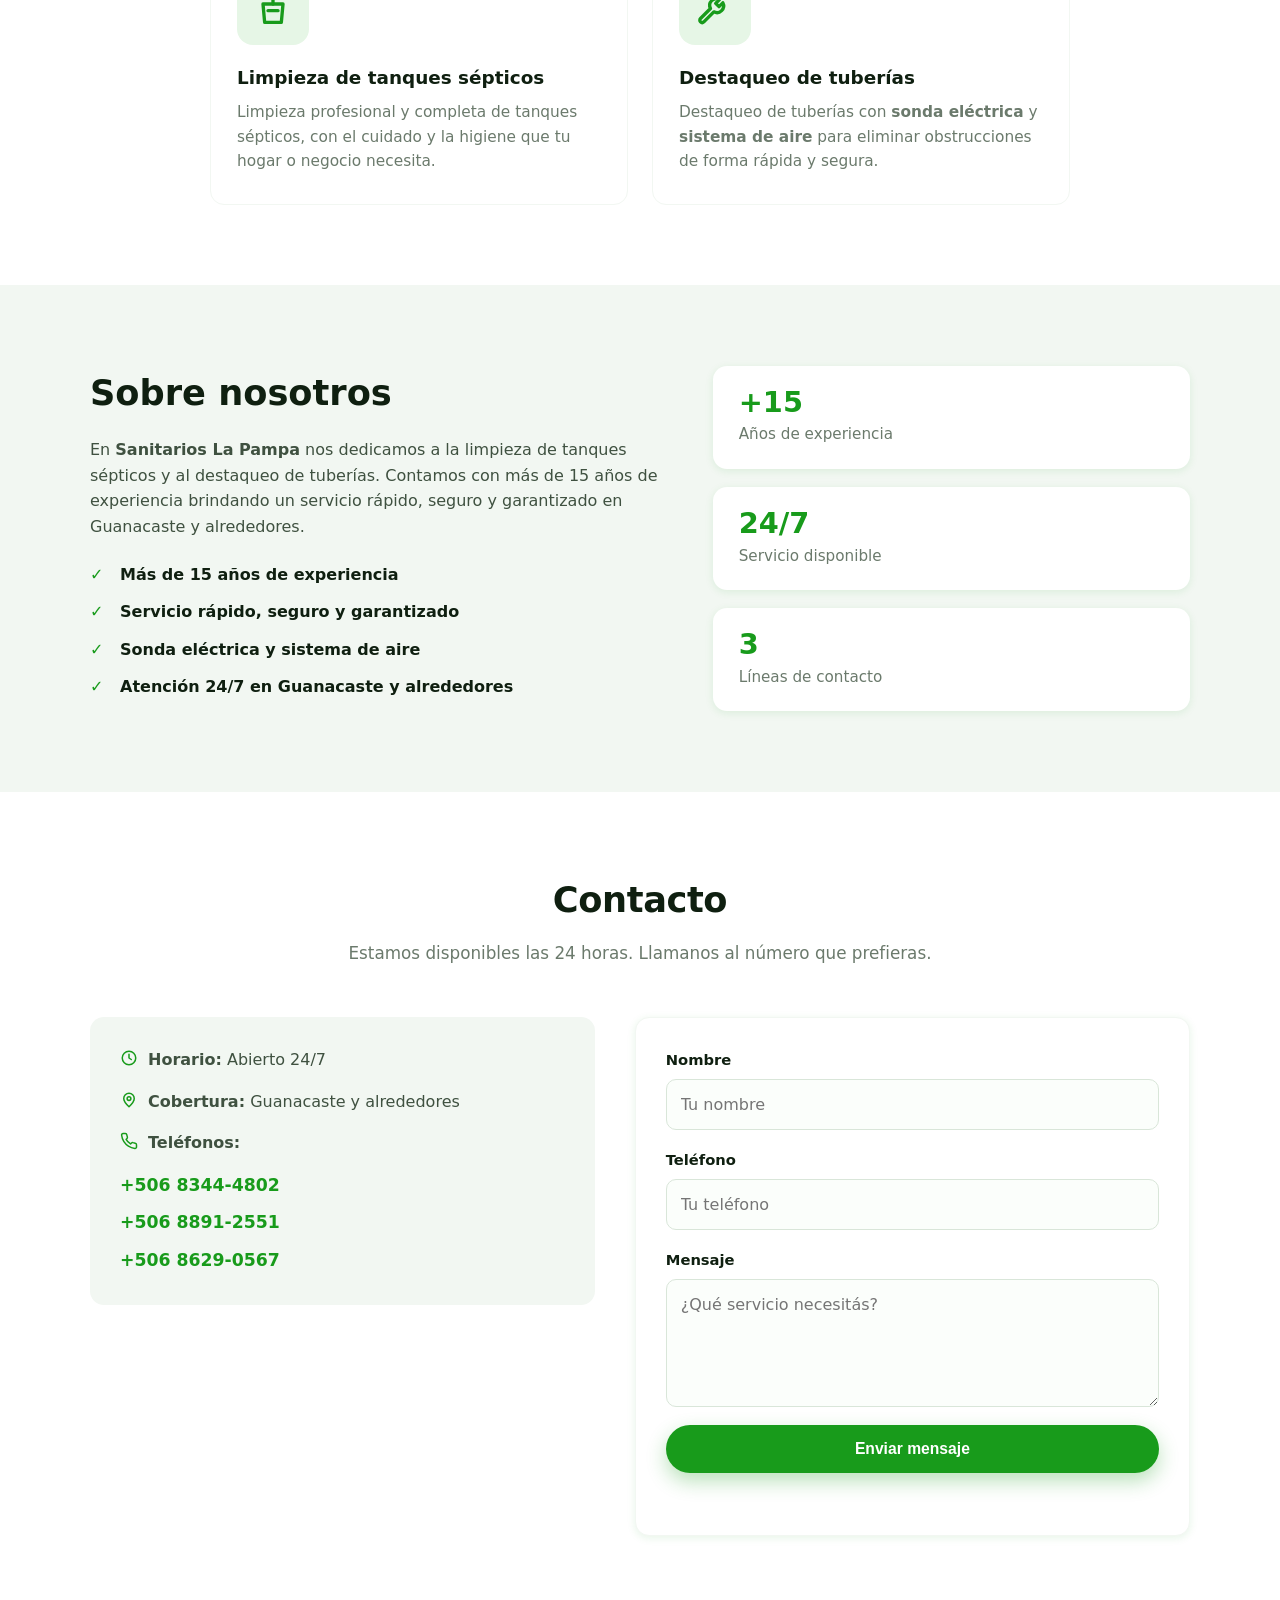
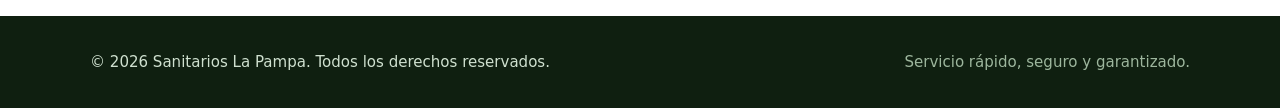
==== commit 75505389: "feat(header): agrega icono de WhatsApp" ====
--- a/index.html
+++ b/index.html
@@ -17,6 +17,9 @@
       </a>
 
       <div class="social-links" aria-label="Redes sociales">
+        <a href="https://wa.me/50683444802" target="_blank" rel="noopener noreferrer" aria-label="WhatsApp" class="social-link">
+          <svg viewBox="0 0 24 24" width="22" height="22" fill="currentColor"><path d="M17.45 16.5a6 6 0 0 1-8.9 0l-.1-.1-1.5 1.5a10 10 0 0 0 12.2 0l-1.6-1.5Z"/><path d="M12 2a10 10 0 0 0-8.7 15c.3.6.8 1 1.4 1.3l3.2-1.2a10 10 0 0 0 4.1.9A10 10 0 0 0 22 12 10 10 0 0 0 12 2Zm0 18a8 8 0 0 1-4-7.5l-.1-.1-2.2.8A8 8 0 0 1 12 4a8 8 0 0 1 8 8 8 8 0 0 1-8 8Zm4.5-11.5c-.2 0-.4 0-.6-.1l-2-.4a1 1 0 0 0-1 .3l-.2.3c-.3.4-.4.9-.3 1.4l.4 1.2c.1.5.5.9 1 1.1l1.2.5c.5.2 1 .1 1.4-.2l.3-.2c.4-.3.5-.8.3-1.3l-.4-1.2c-.1-.5-.5-.9-1-1Z"/></svg>
+        </a>
         <a href="https://www.facebook.com/sanitarioslapampa" target="_blank" rel="noopener noreferrer" aria-label="Facebook" class="social-link">
           <svg viewBox="0 0 24 24" width="22" height="22" fill="none" stroke="currentColor" stroke-width="2" stroke-linecap="round" stroke-linejoin="round"><path d="M18 2h-3a5 5 0 0 0-5 5v3H7v4h3v8h4v-8h3l1-4h-4V7a1 1 0 0 1 1-1h3z"/></svg>
         </a>
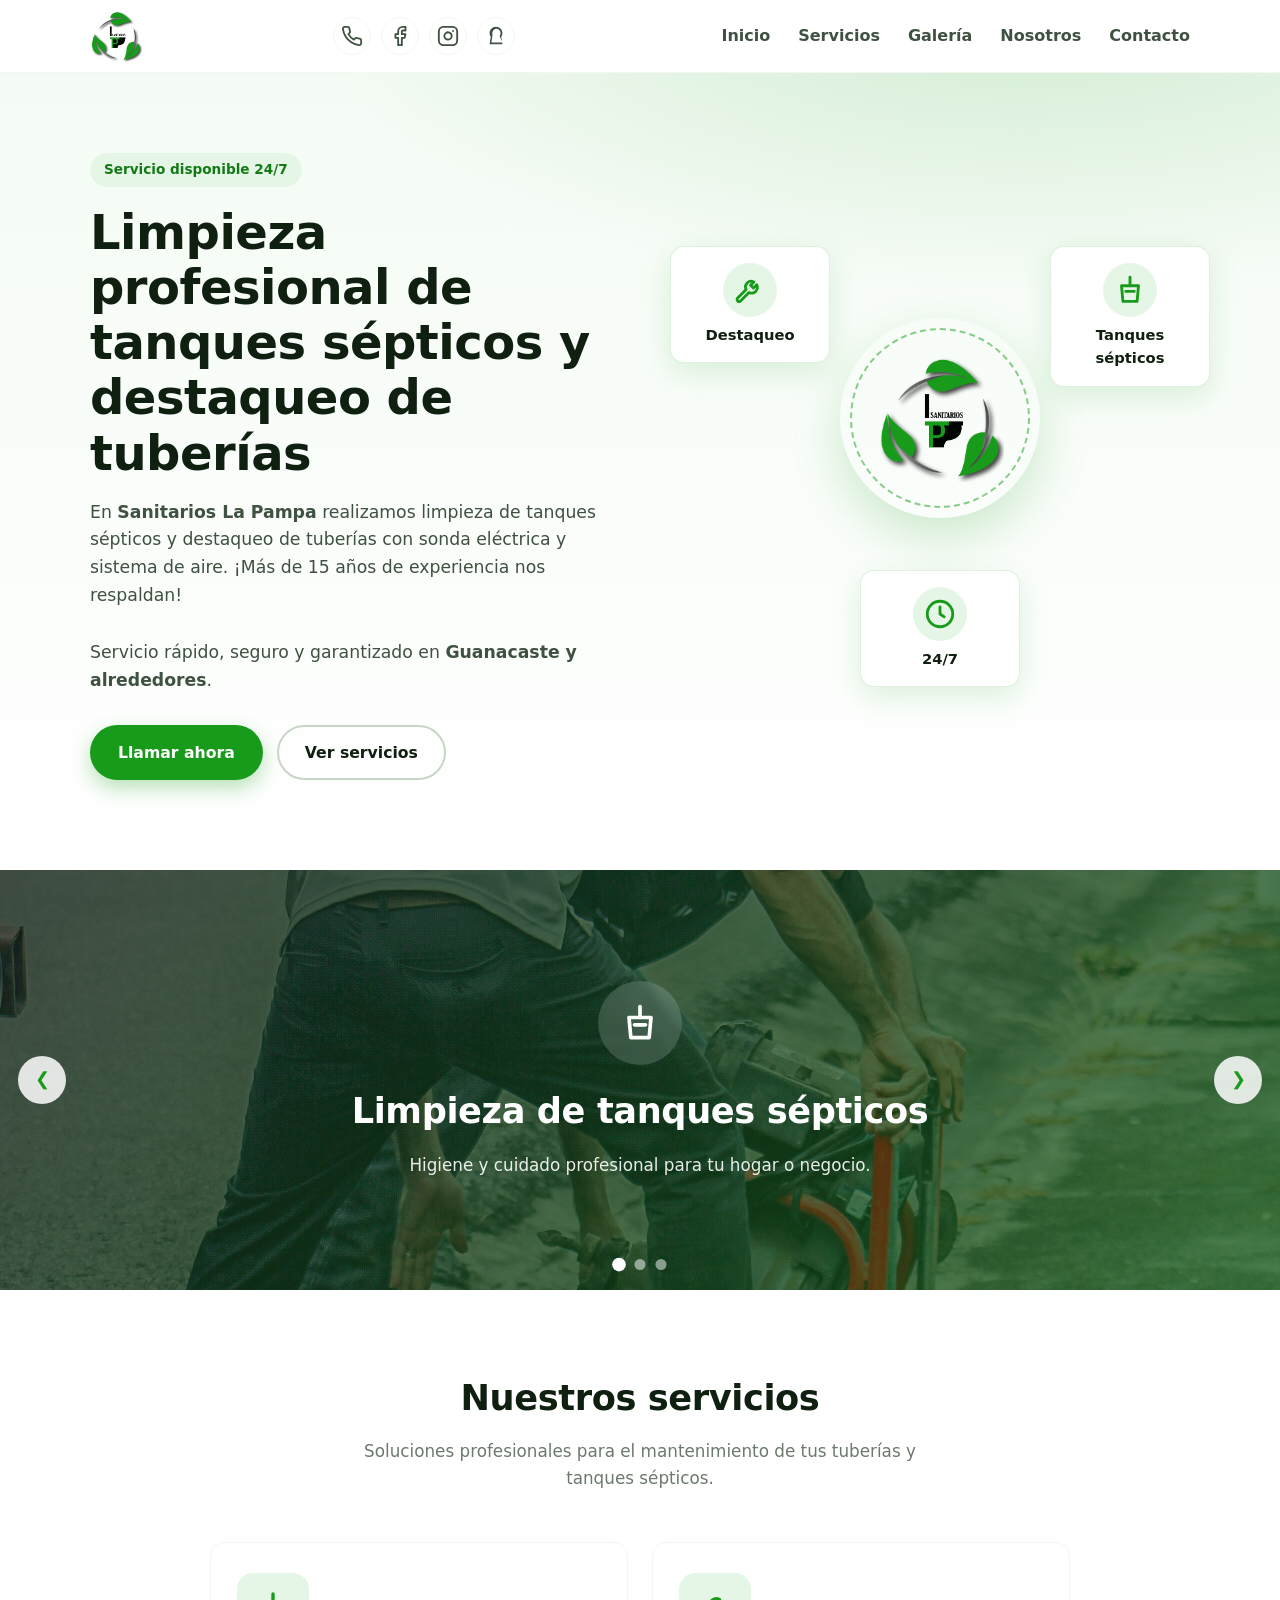
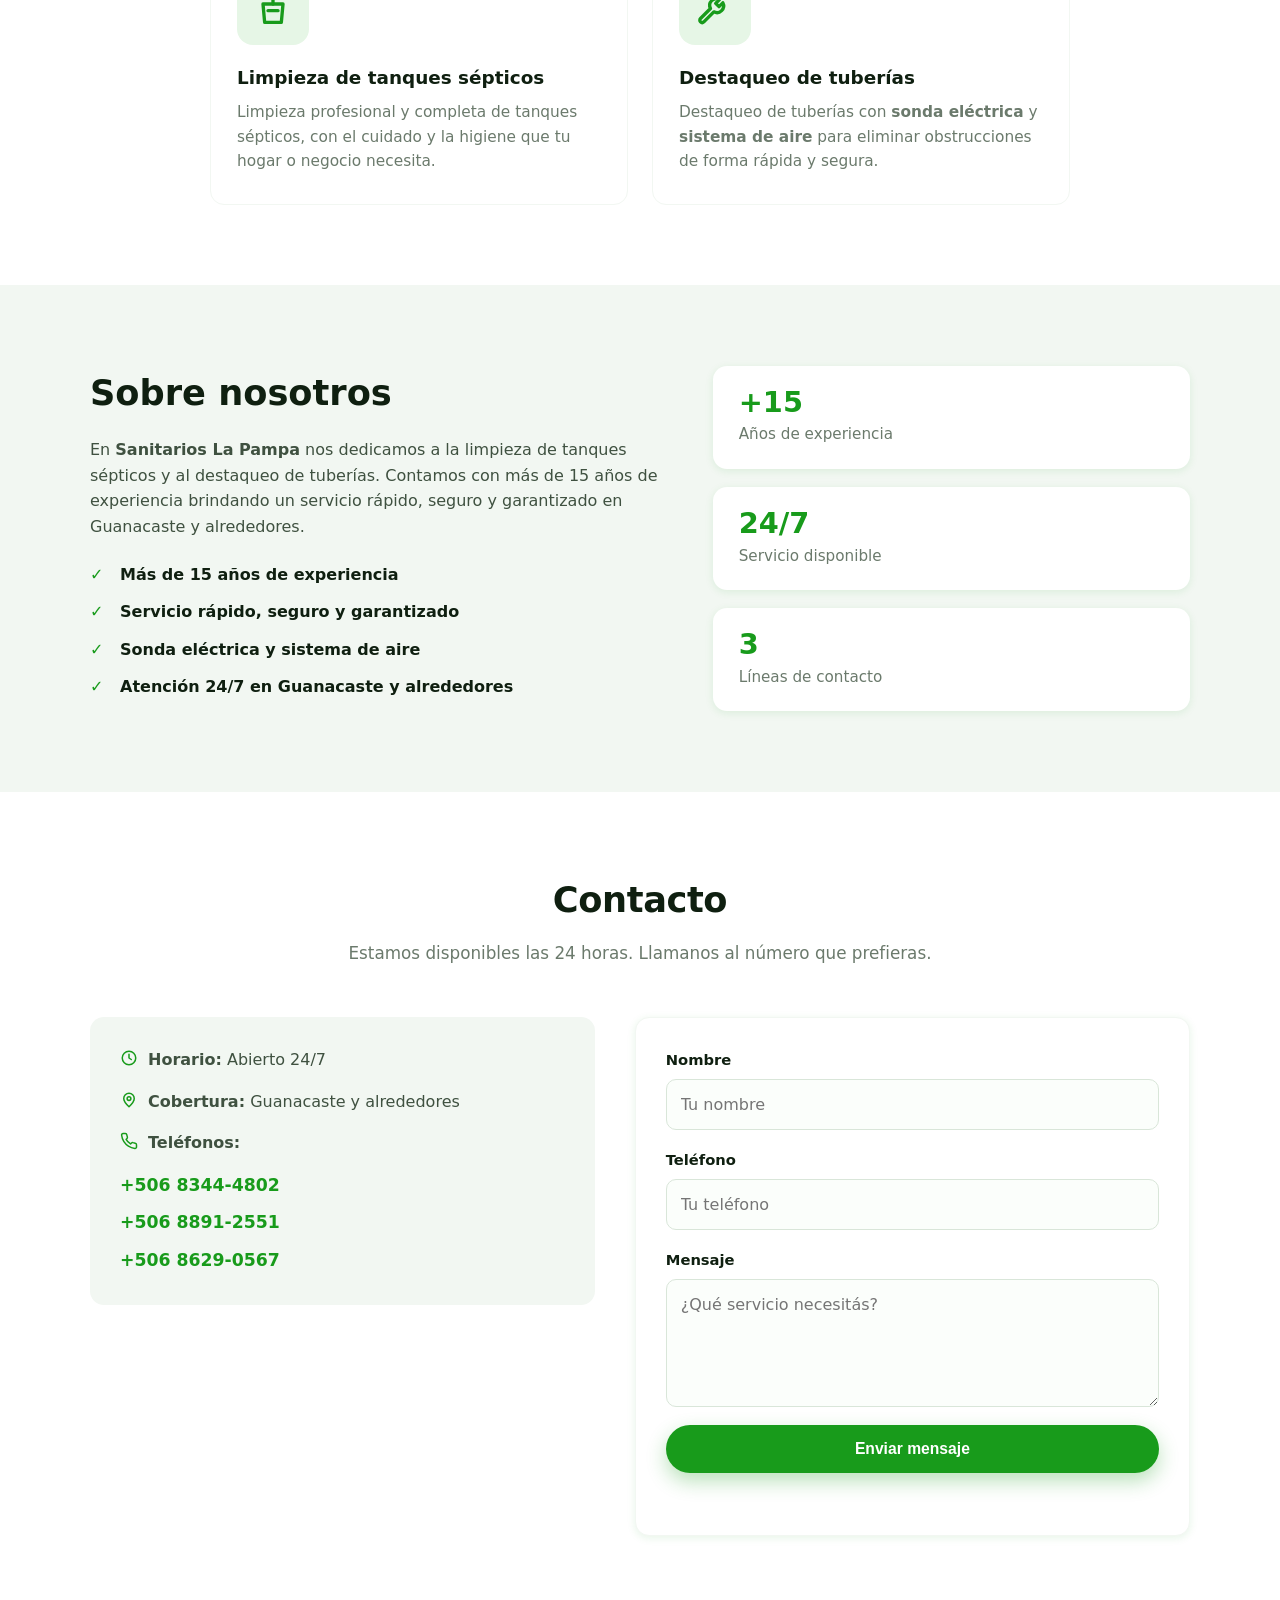
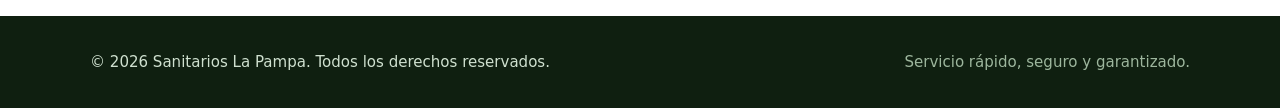
==== commit ba80816c: "fix(header): usa logos oficiales de WhatsApp y Linktree" ====
--- a/index.html
+++ b/index.html
@@ -18,7 +18,7 @@
 
       <div class="social-links" aria-label="Redes sociales">
         <a href="https://wa.me/50683444802" target="_blank" rel="noopener noreferrer" aria-label="WhatsApp" class="social-link">
-          <svg viewBox="0 0 24 24" width="22" height="22" fill="currentColor"><path d="M17.45 16.5a6 6 0 0 1-8.9 0l-.1-.1-1.5 1.5a10 10 0 0 0 12.2 0l-1.6-1.5Z"/><path d="M12 2a10 10 0 0 0-8.7 15c.3.6.8 1 1.4 1.3l3.2-1.2a10 10 0 0 0 4.1.9A10 10 0 0 0 22 12 10 10 0 0 0 12 2Zm0 18a8 8 0 0 1-4-7.5l-.1-.1-2.2.8A8 8 0 0 1 12 4a8 8 0 0 1 8 8 8 8 0 0 1-8 8Zm4.5-11.5c-.2 0-.4 0-.6-.1l-2-.4a1 1 0 0 0-1 .3l-.2.3c-.3.4-.4.9-.3 1.4l.4 1.2c.1.5.5.9 1 1.1l1.2.5c.5.2 1 .1 1.4-.2l.3-.2c.4-.3.5-.8.3-1.3l-.4-1.2c-.1-.5-.5-.9-1-1Z"/></svg>
+          <svg viewBox="0 0 24 24" width="22" height="22" fill="none" stroke="currentColor" stroke-width="2" stroke-linecap="round" stroke-linejoin="round"><path d="M22 16.92v3a2 2 0 0 1-2.18 2 19.79 19.79 0 0 1-8.63-3.07 19.5 19.5 0 0 1-6-6 19.79 19.79 0 0 1-3.07-8.67A2 2 0 0 1 4.11 2h3a2 2 0 0 1 2 1.72c.13.96.36 1.9.69 2.81a2 2 0 0 1-.45 2.11L8.09 9.91a16 16 0 0 0 6 6l1.27-1.27a2 2 0 0 1 2.11-.45c.91.33 1.85.56 2.81.69a2 2 0 0 1 1.72 2z"/></svg>
         </a>
         <a href="https://www.facebook.com/sanitarioslapampa" target="_blank" rel="noopener noreferrer" aria-label="Facebook" class="social-link">
           <svg viewBox="0 0 24 24" width="22" height="22" fill="none" stroke="currentColor" stroke-width="2" stroke-linecap="round" stroke-linejoin="round"><path d="M18 2h-3a5 5 0 0 0-5 5v3H7v4h3v8h4v-8h3l1-4h-4V7a1 1 0 0 1 1-1h3z"/></svg>
@@ -27,7 +27,7 @@
           <svg viewBox="0 0 24 24" width="22" height="22" fill="none" stroke="currentColor" stroke-width="2" stroke-linecap="round" stroke-linejoin="round"><rect x="2" y="2" width="20" height="20" rx="5" ry="5"/><path d="M16 11.37A4 4 0 1 1 12.63 8 4 4 0 0 1 16 11.37z"/><line x1="17.5" y1="6.5" x2="17.51" y2="6.5"/></svg>
         </a>
         <a href="https://linktr.ee/sanitarioslapampa" target="_blank" rel="noopener noreferrer" aria-label="Linktree" class="social-link">
-          <svg viewBox="0 0 24 24" width="22" height="22" fill="none" stroke="currentColor" stroke-width="2" stroke-linecap="round" stroke-linejoin="round"><path d="M12 2L2 7l10 5 10-5-10-5z"/><path d="M2 17l10 5 10-5"/><path d="M2 12l10 5 10-5"/></svg>
+          <svg viewBox="0 0 24 24" width="22" height="22" fill="currentColor"><path d="M12 2C8.13 2 5 5.13 5 9c0 1.45.48 2.79 1.29 3.88l-.01.01L5 21h14l-1.28-8.11c.81-1.09 1.29-2.43 1.29-3.89 0-3.87-3.13-7-7-7zm0 2c2.76 0 5 2.24 5 5 0 1.15-.39 2.21-1.05 3.05L19 19H7l1.05-7.05C8.39 11.21 8 10.15 8 9c0-2.76 2.24-5 5-5z"/></svg>
         </a>
       </div>
 
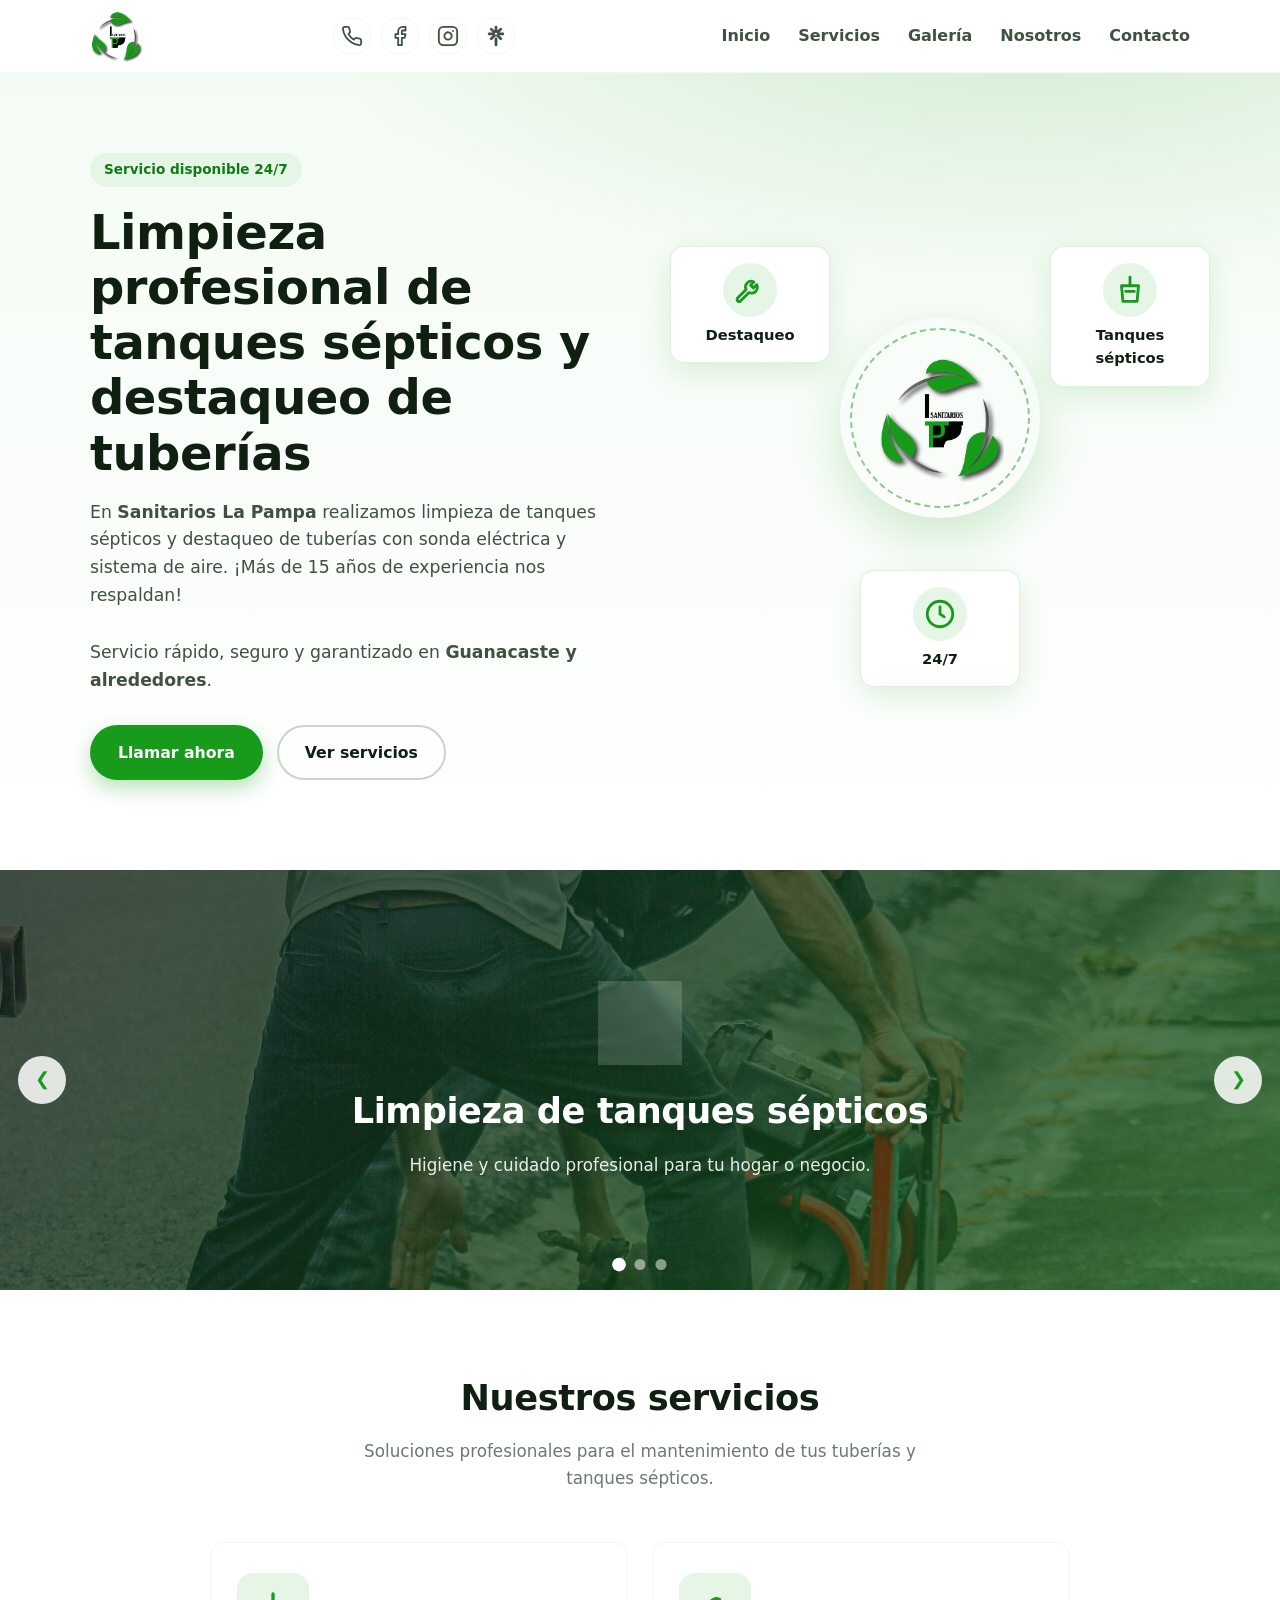
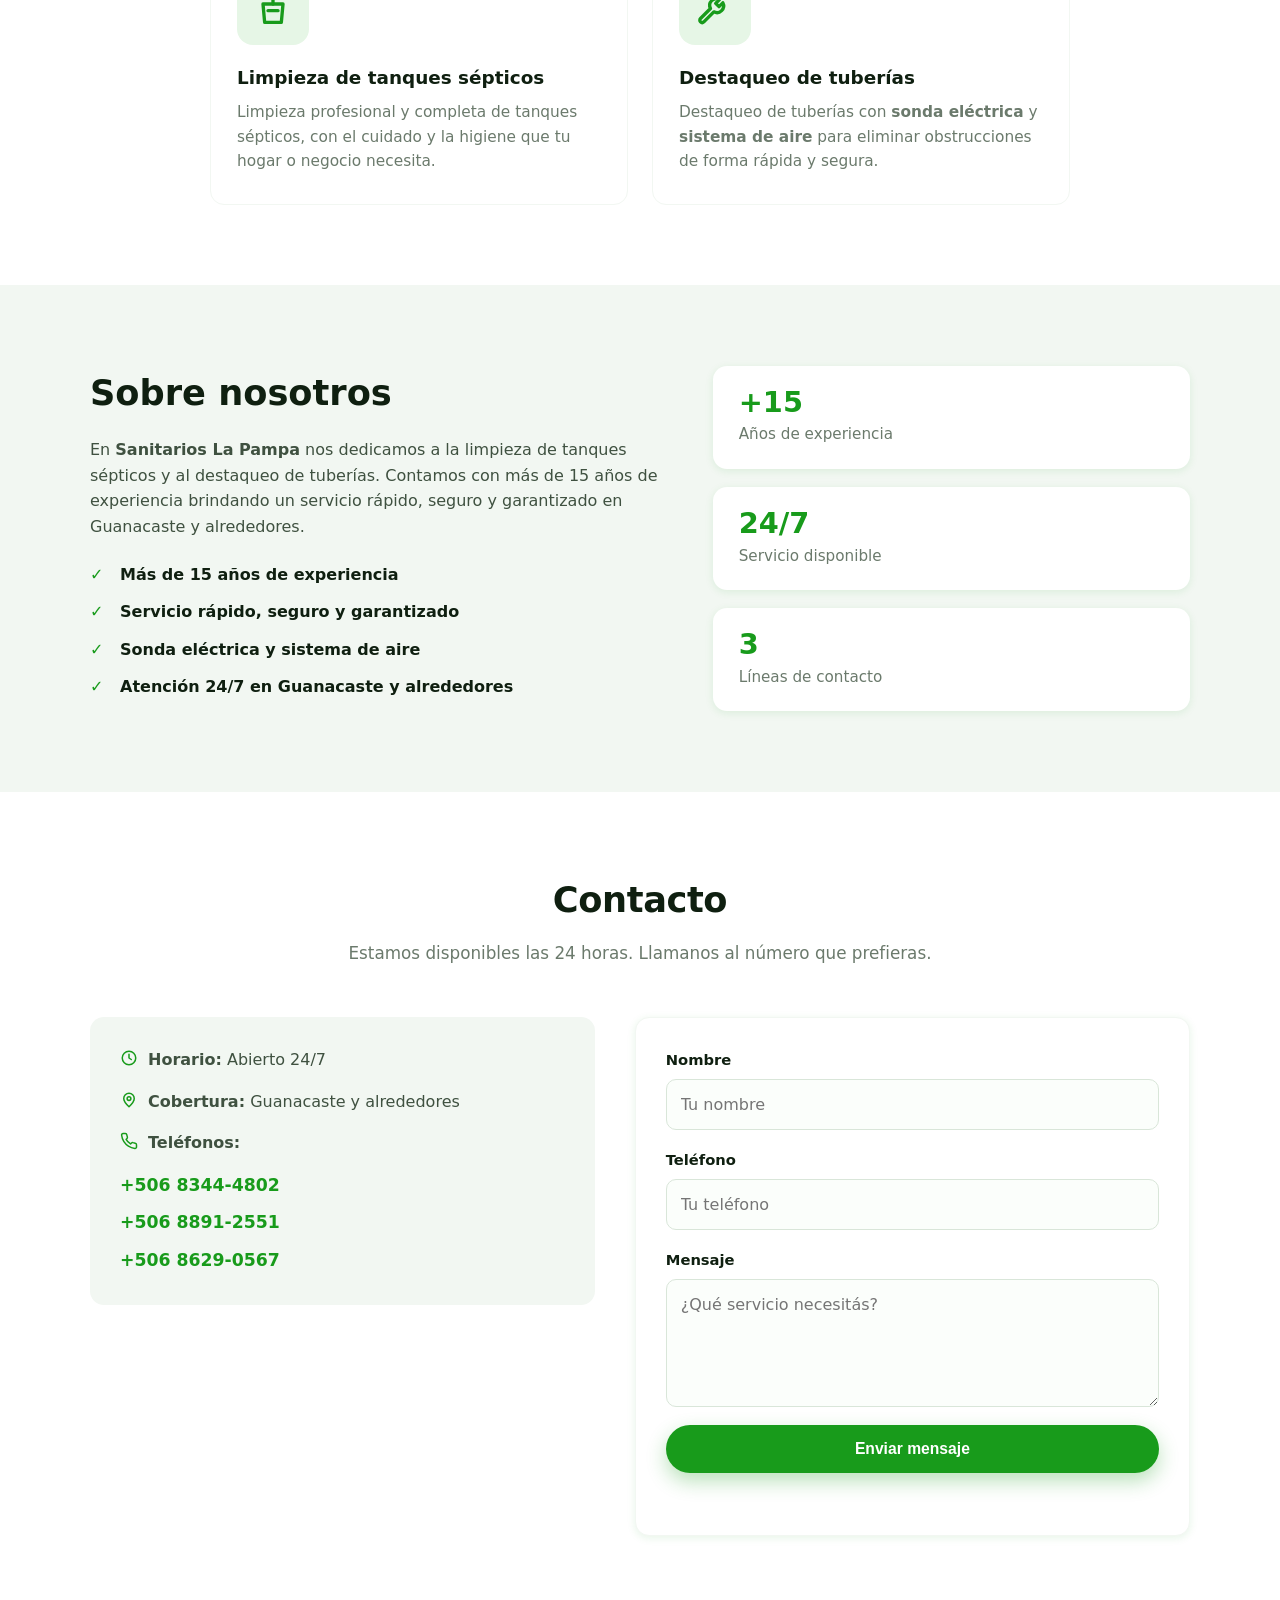
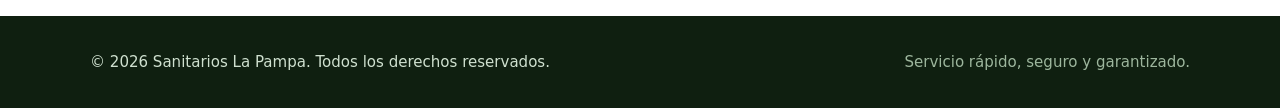
==== commit 79fbb291: "fix(header): usa logo oficial de Linktree" ====
--- a/index.html
+++ b/index.html
@@ -26,8 +26,8 @@
         <a href="https://www.instagram.com/sanitarios.la.pampa" target="_blank" rel="noopener noreferrer" aria-label="Instagram" class="social-link">
           <svg viewBox="0 0 24 24" width="22" height="22" fill="none" stroke="currentColor" stroke-width="2" stroke-linecap="round" stroke-linejoin="round"><rect x="2" y="2" width="20" height="20" rx="5" ry="5"/><path d="M16 11.37A4 4 0 1 1 12.63 8 4 4 0 0 1 16 11.37z"/><line x1="17.5" y1="6.5" x2="17.51" y2="6.5"/></svg>
         </a>
-        <a href="https://linktr.ee/sanitarioslapampa" target="_blank" rel="noopener noreferrer" aria-label="Linktree" class="social-link">
-          <svg viewBox="0 0 24 24" width="22" height="22" fill="currentColor"><path d="M12 2C8.13 2 5 5.13 5 9c0 1.45.48 2.79 1.29 3.88l-.01.01L5 21h14l-1.28-8.11c.81-1.09 1.29-2.43 1.29-3.89 0-3.87-3.13-7-7-7zm0 2c2.76 0 5 2.24 5 5 0 1.15-.39 2.21-1.05 3.05L19 19H7l1.05-7.05C8.39 11.21 8 10.15 8 9c0-2.76 2.24-5 5-5z"/></svg>
+<a href="https://linktr.ee/sanitarioslapampa" target="_blank" rel="noopener noreferrer" aria-label="Linktree" class="social-link">
+          <svg viewBox="0 0 256 256" width="22" height="22" fill="none" stroke="currentColor" stroke-width="16" stroke-linecap="round" stroke-linejoin="round"><path d="M136,160v72a8,8,0,0,1-16,0V160a8,8,0,0,1,16,0Zm72-64H147.31l42.35-42.34a8,8,0,0,0-11.32-11.32L136,84.69V24a8,8,0,0,0-16,0V84.69L77.66,42.34A8,8,0,0,0,66.34,53.66L108.69,96H48a8,8,0,0,0,0,16h60.69L66.34,154.34a8,8,0,0,0,11.32,11.32L128,115.31l50.34,50.35a8,8,0,0,0,11.32-11.32L147.31,112H208a8,8,0,0,0,0-16Z"/></svg>
         </a>
       </div>
 
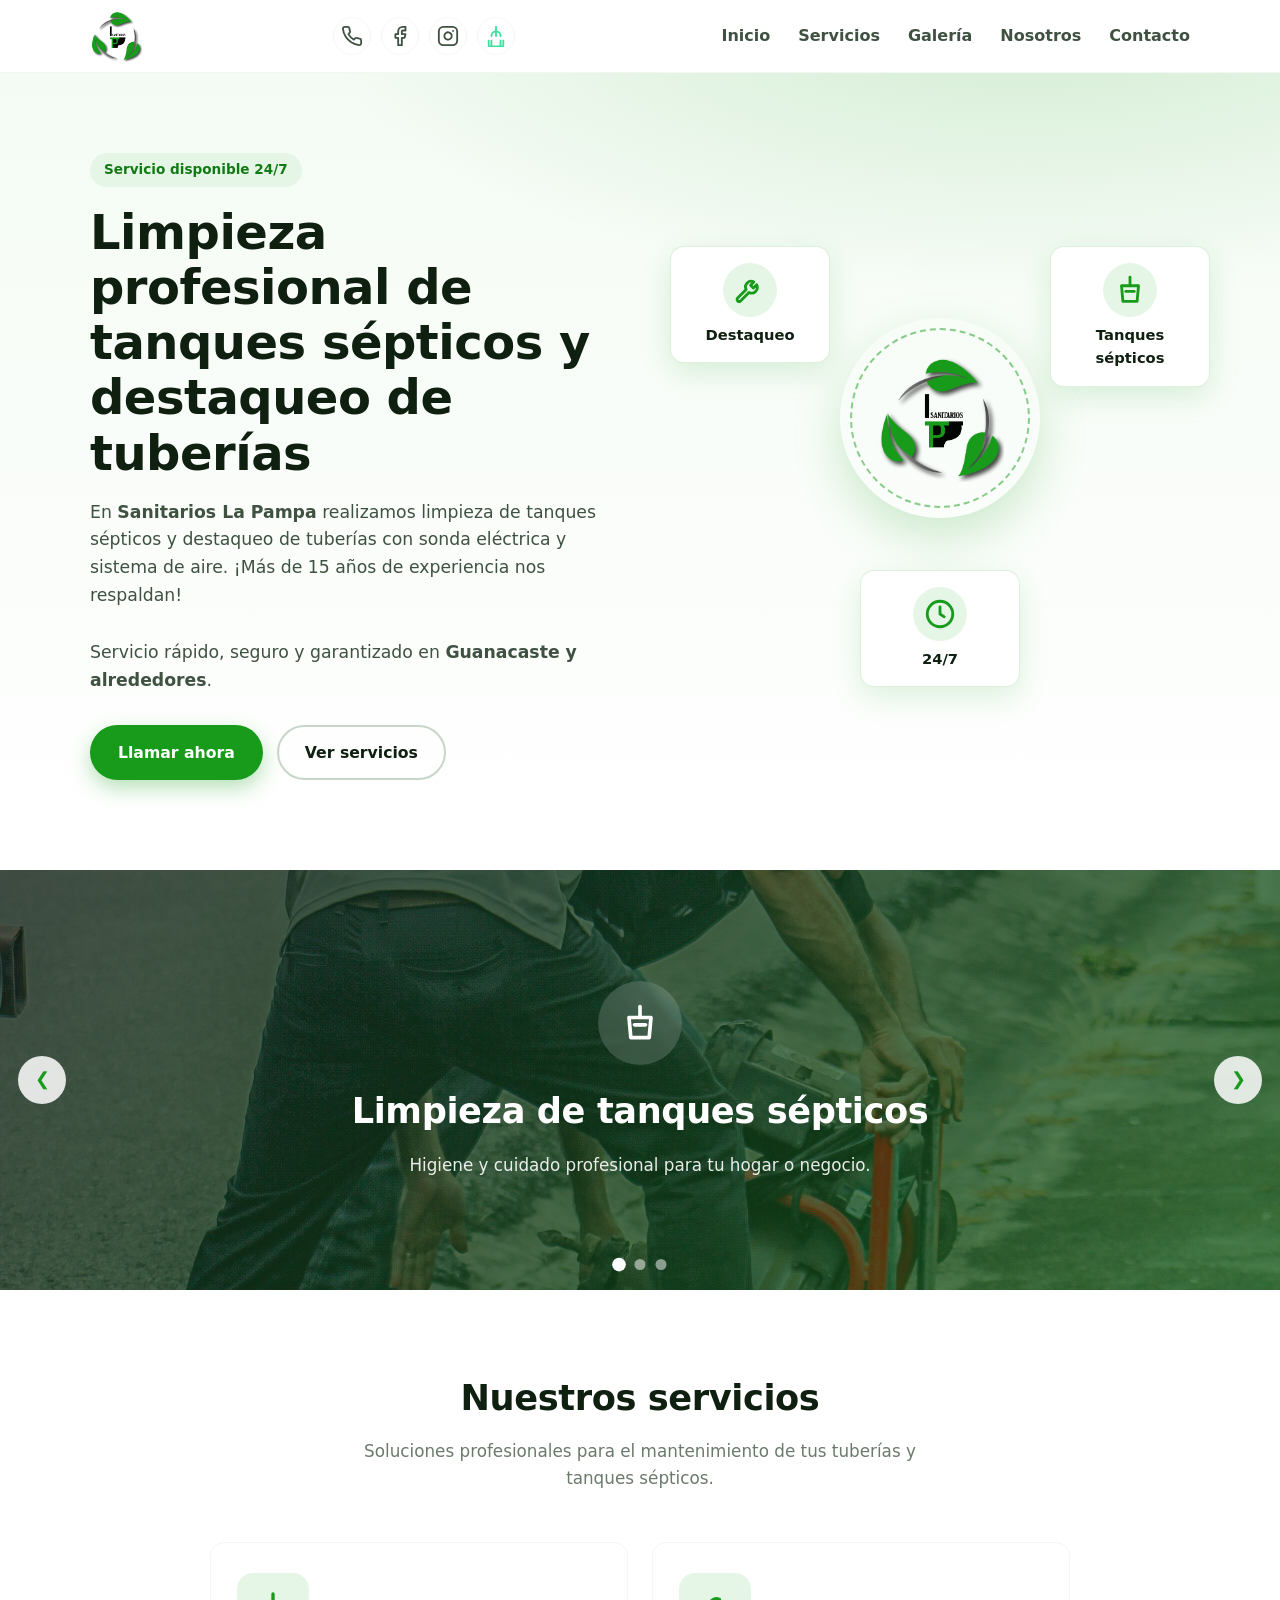
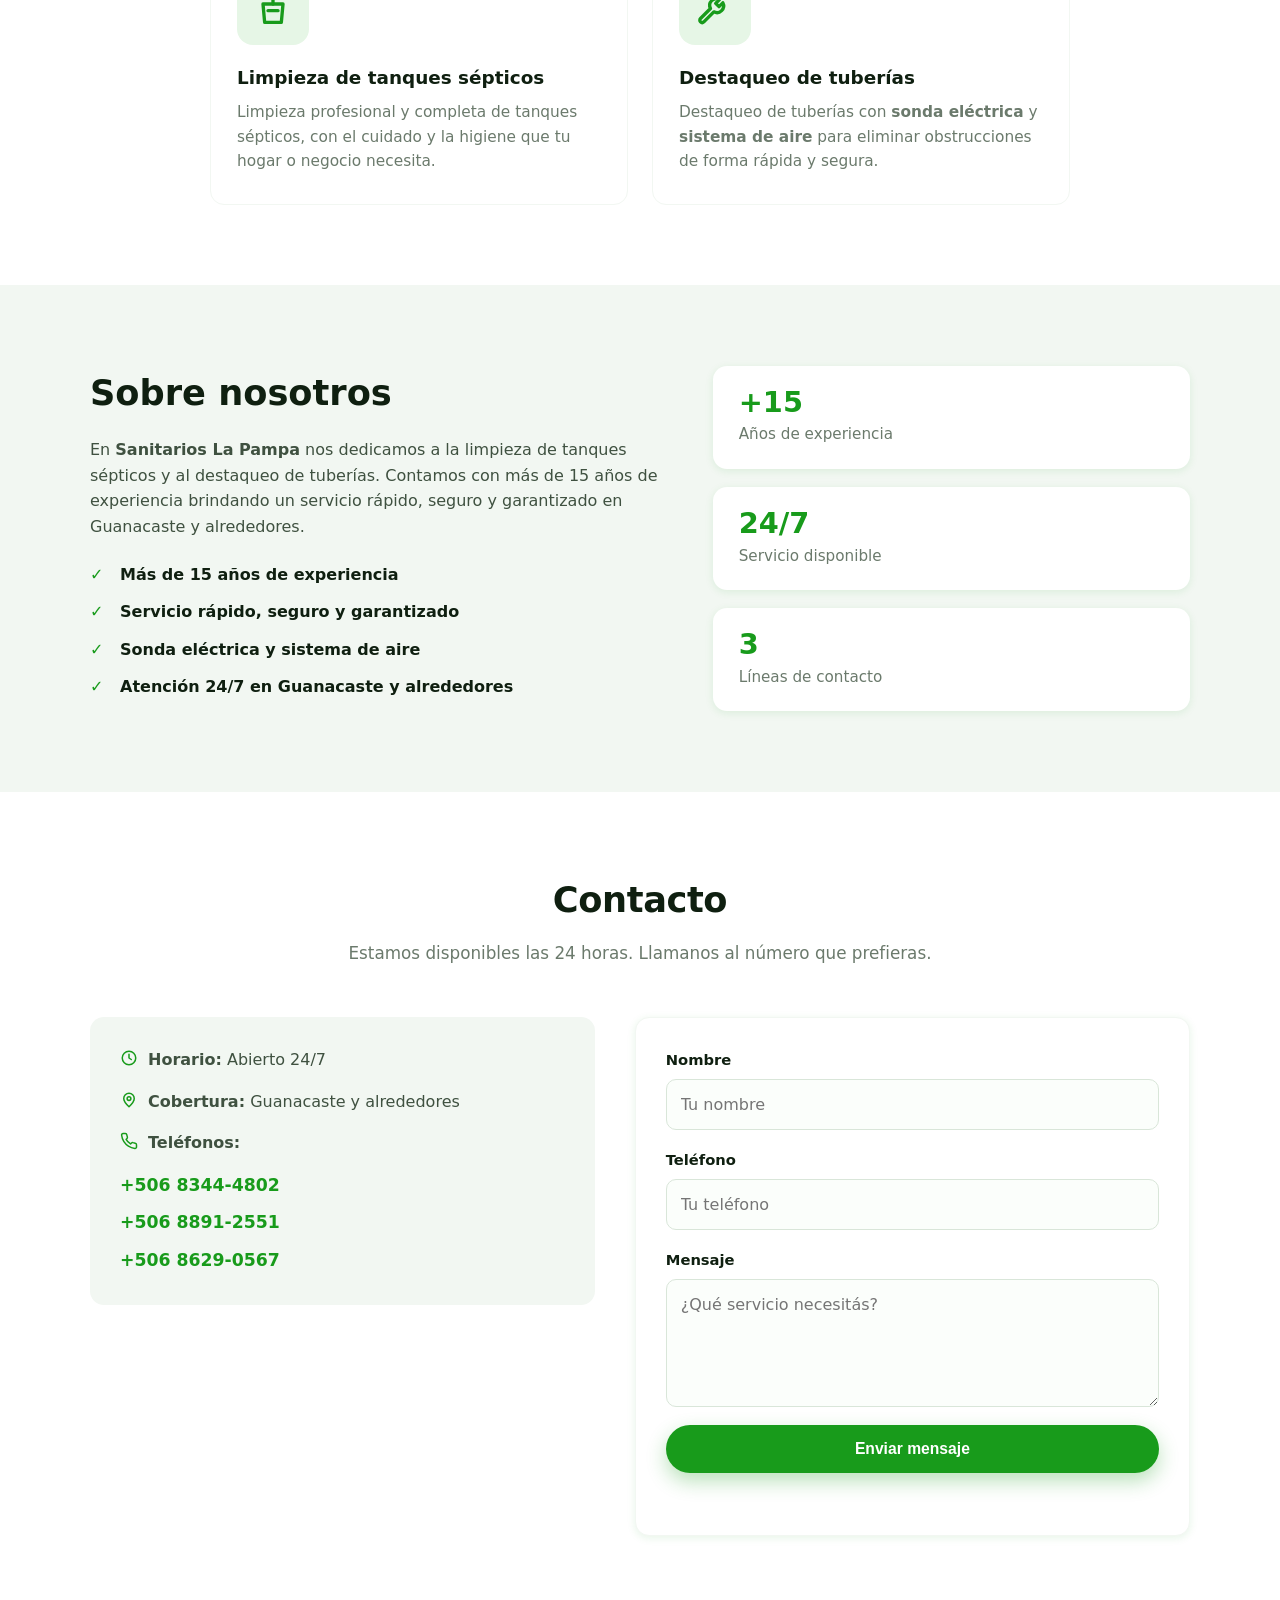
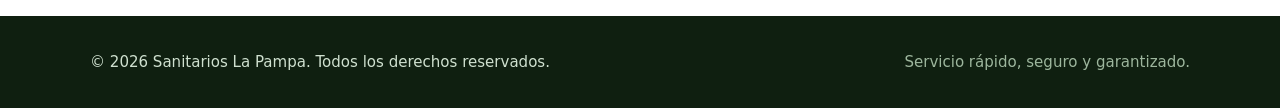
==== commit ea67a96d: "fix(header): usa logo oficial de Linktree" ====
--- a/index.html
+++ b/index.html
@@ -27,7 +27,7 @@
           <svg viewBox="0 0 24 24" width="22" height="22" fill="none" stroke="currentColor" stroke-width="2" stroke-linecap="round" stroke-linejoin="round"><rect x="2" y="2" width="20" height="20" rx="5" ry="5"/><path d="M16 11.37A4 4 0 1 1 12.63 8 4 4 0 0 1 16 11.37z"/><line x1="17.5" y1="6.5" x2="17.51" y2="6.5"/></svg>
         </a>
 <a href="https://linktr.ee/sanitarioslapampa" target="_blank" rel="noopener noreferrer" aria-label="Linktree" class="social-link">
-          <svg viewBox="0 0 256 256" width="22" height="22" fill="none" stroke="currentColor" stroke-width="16" stroke-linecap="round" stroke-linejoin="round"><path d="M136,160v72a8,8,0,0,1-16,0V160a8,8,0,0,1,16,0Zm72-64H147.31l42.35-42.34a8,8,0,0,0-11.32-11.32L136,84.69V24a8,8,0,0,0-16,0V84.69L77.66,42.34A8,8,0,0,0,66.34,53.66L108.69,96H48a8,8,0,0,0,0,16h60.69L66.34,154.34a8,8,0,0,0,11.32,11.32L128,115.31l50.34,50.35a8,8,0,0,0,11.32-11.32L147.31,112H208a8,8,0,0,0,0-16Z"/></svg>
+          <svg viewBox="0 0 24 24" width="22" height="22" fill="none" stroke="#39E09B" stroke-width="2" stroke-linecap="round" stroke-linejoin="round"><path d="M17 17v4.5a2 2 0 0 1-2 2H9a2 2 0 0 1-2-2V17"/><path d="M12 2v6"/><path d="M4 17v4.5a2 2 0 0 0 2 2h12a2 2 0 0 0 2-2V17"/><path d="M12 7a5 5 0 0 0-5 5"/><path d="M12 7a5 5 0 0 1 5 5"/><path d="M12 7v5"/></svg>
         </a>
       </div>
 
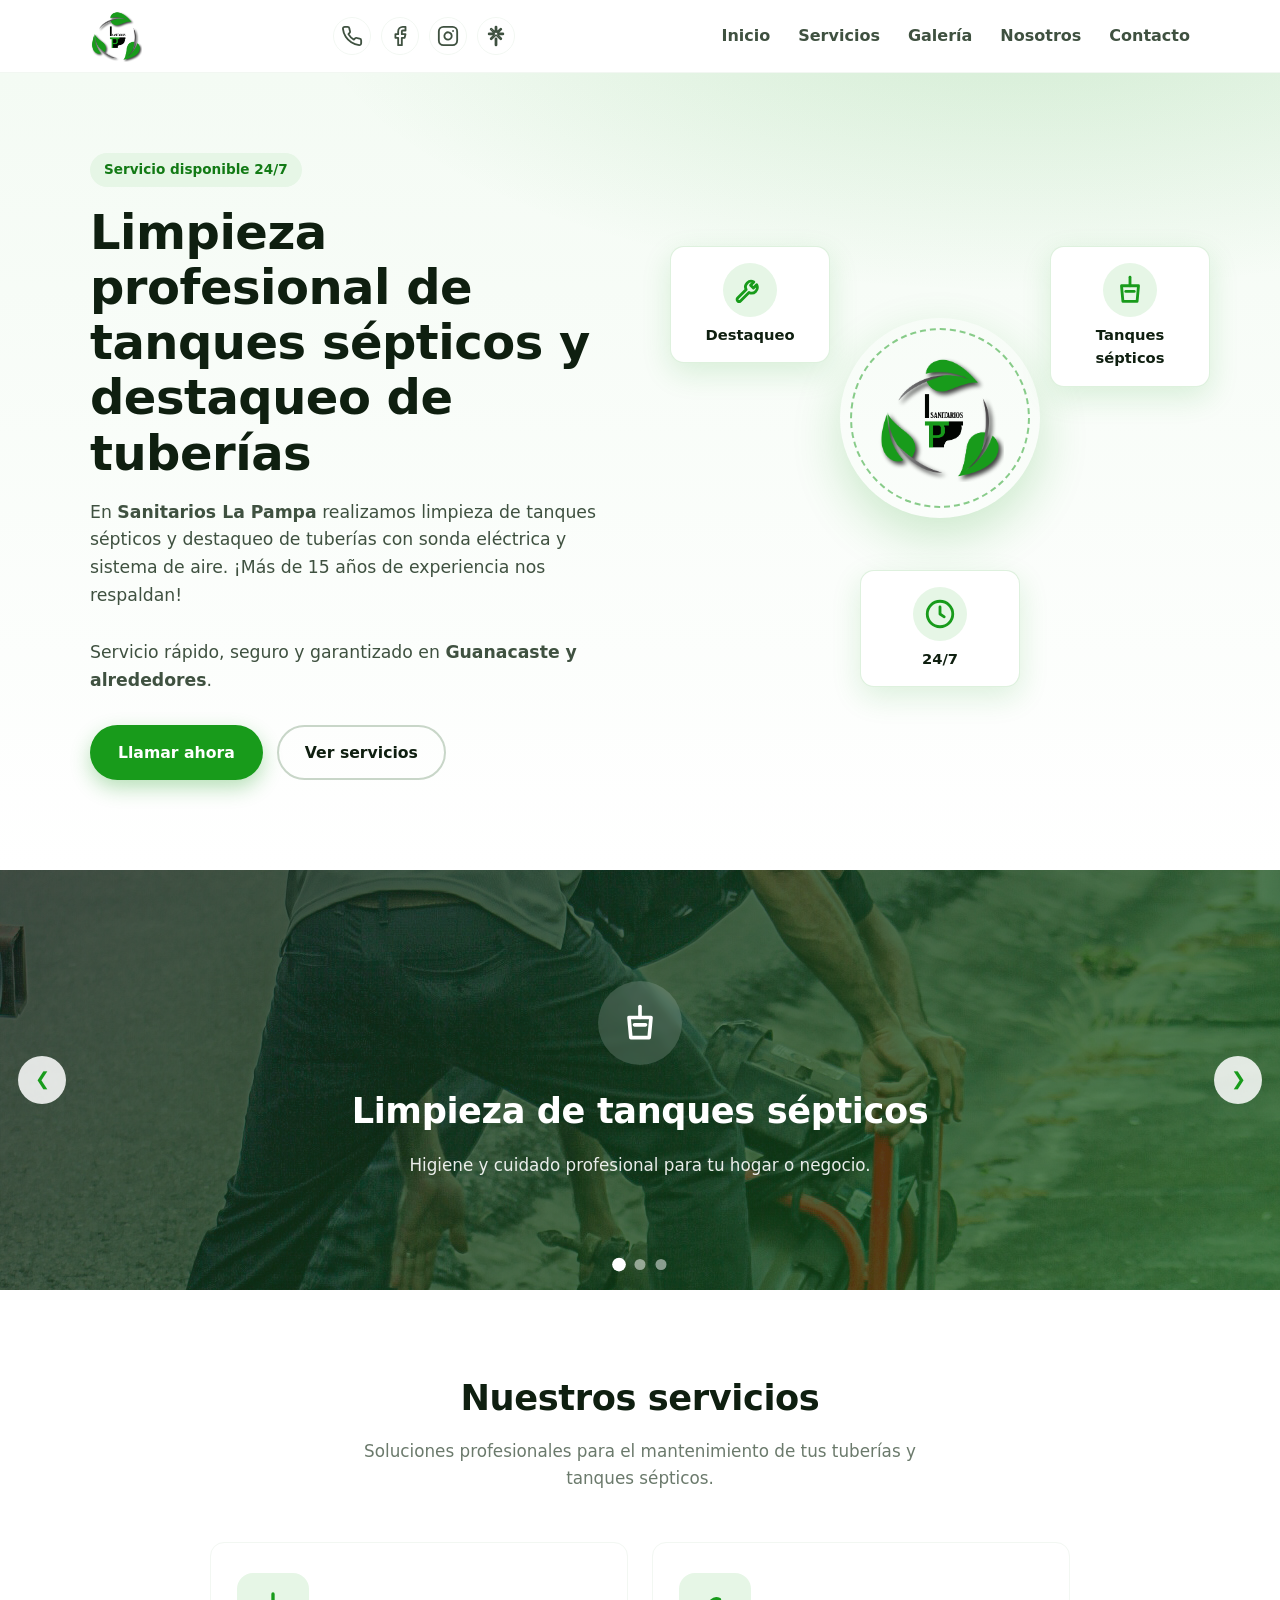
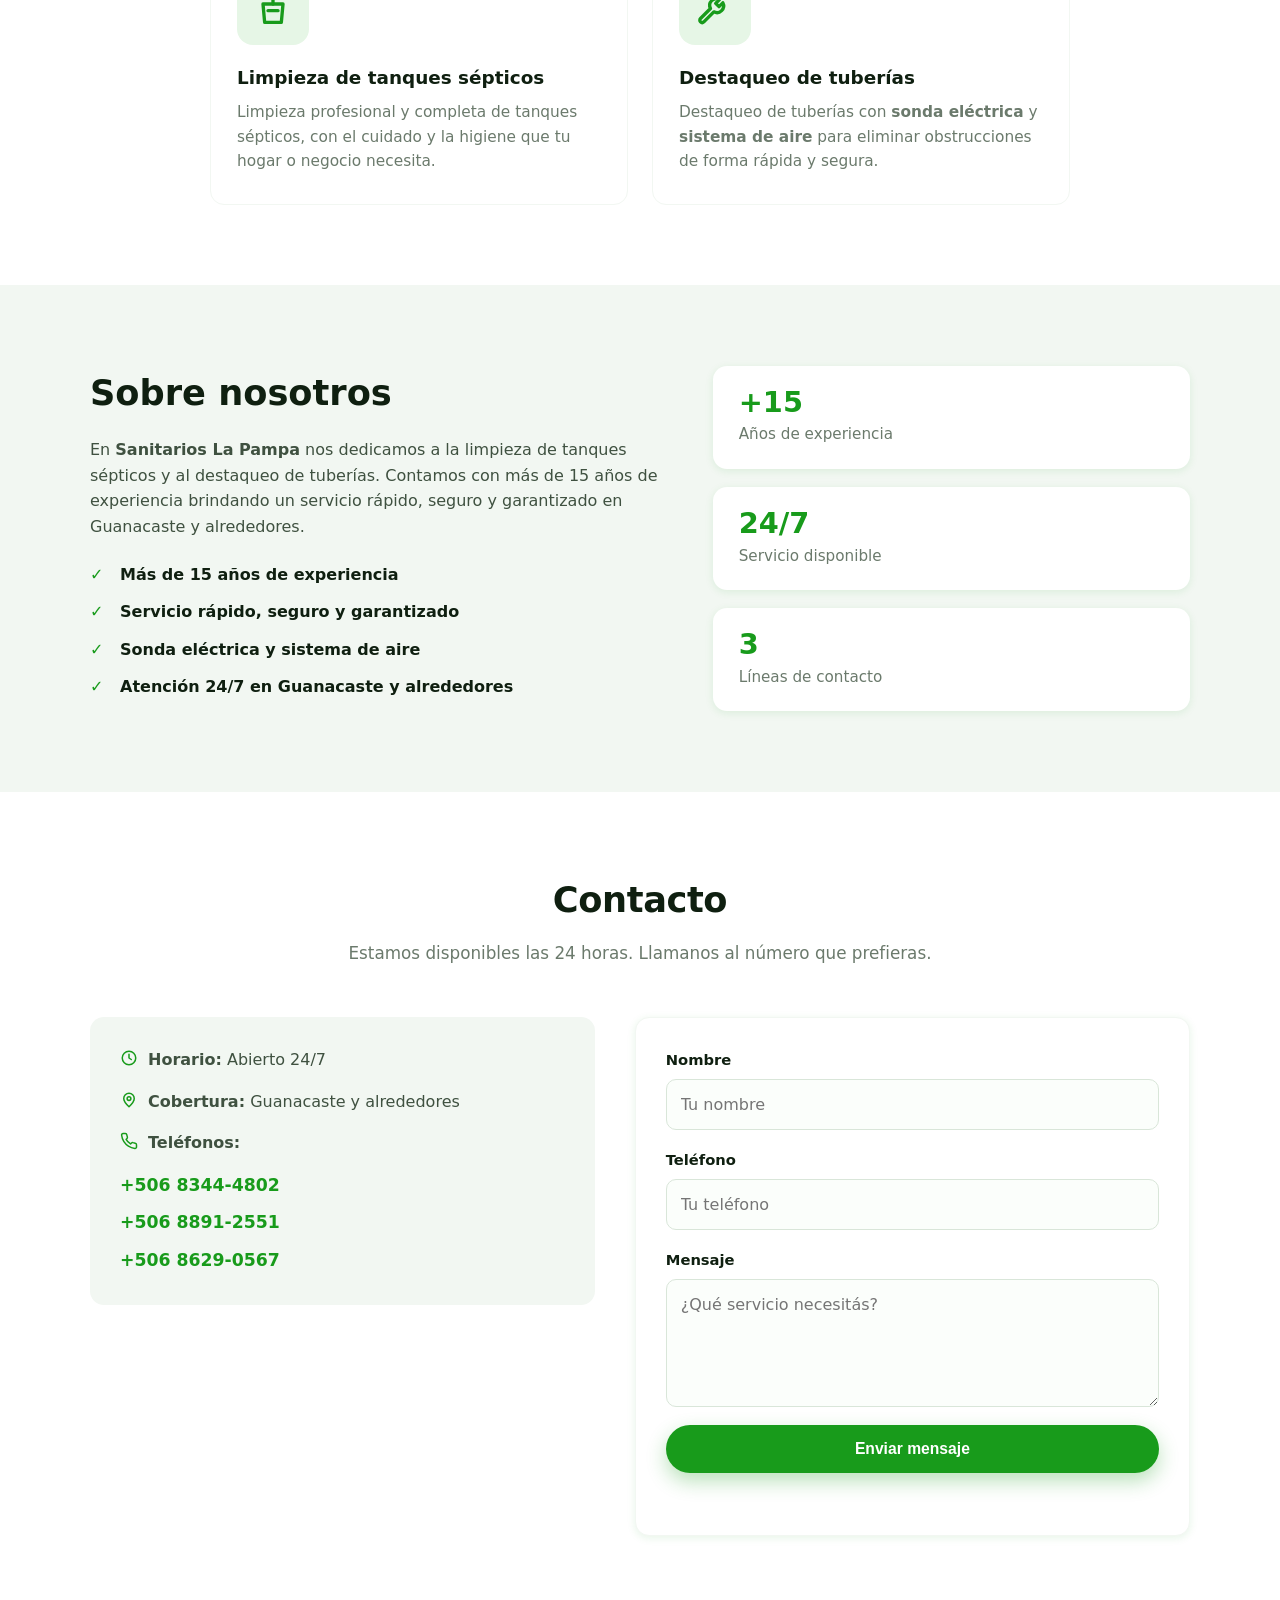
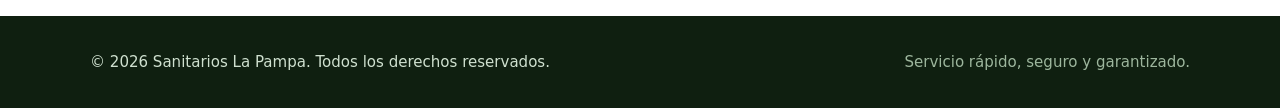
==== commit 595080d4: "revert: restaura logo anterior de Linktree" ====
--- a/index.html
+++ b/index.html
@@ -27,7 +27,7 @@
           <svg viewBox="0 0 24 24" width="22" height="22" fill="none" stroke="currentColor" stroke-width="2" stroke-linecap="round" stroke-linejoin="round"><rect x="2" y="2" width="20" height="20" rx="5" ry="5"/><path d="M16 11.37A4 4 0 1 1 12.63 8 4 4 0 0 1 16 11.37z"/><line x1="17.5" y1="6.5" x2="17.51" y2="6.5"/></svg>
         </a>
 <a href="https://linktr.ee/sanitarioslapampa" target="_blank" rel="noopener noreferrer" aria-label="Linktree" class="social-link">
-          <svg viewBox="0 0 24 24" width="22" height="22" fill="none" stroke="#39E09B" stroke-width="2" stroke-linecap="round" stroke-linejoin="round"><path d="M17 17v4.5a2 2 0 0 1-2 2H9a2 2 0 0 1-2-2V17"/><path d="M12 2v6"/><path d="M4 17v4.5a2 2 0 0 0 2 2h12a2 2 0 0 0 2-2V17"/><path d="M12 7a5 5 0 0 0-5 5"/><path d="M12 7a5 5 0 0 1 5 5"/><path d="M12 7v5"/></svg>
+          <svg viewBox="0 0 256 256" width="22" height="22" fill="none" stroke="currentColor" stroke-width="16" stroke-linecap="round" stroke-linejoin="round"><path d="M136,160v72a8,8,0,0,1-16,0V160a8,8,0,0,1,16,0Zm72-64H147.31l42.35-42.34a8,8,0,0,0-11.32-11.32L136,84.69V24a8,8,0,0,0-16,0V84.69L77.66,42.34A8,8,0,0,0,66.34,53.66L108.69,96H48a8,8,0,0,0,0,16h60.69L66.34,154.34a8,8,0,0,0,11.32,11.32L128,115.31l50.34,50.35a8,8,0,0,0,11.32-11.32L147.31,112H208a8,8,0,0,0,0-16Z"/></svg>
         </a>
       </div>
 
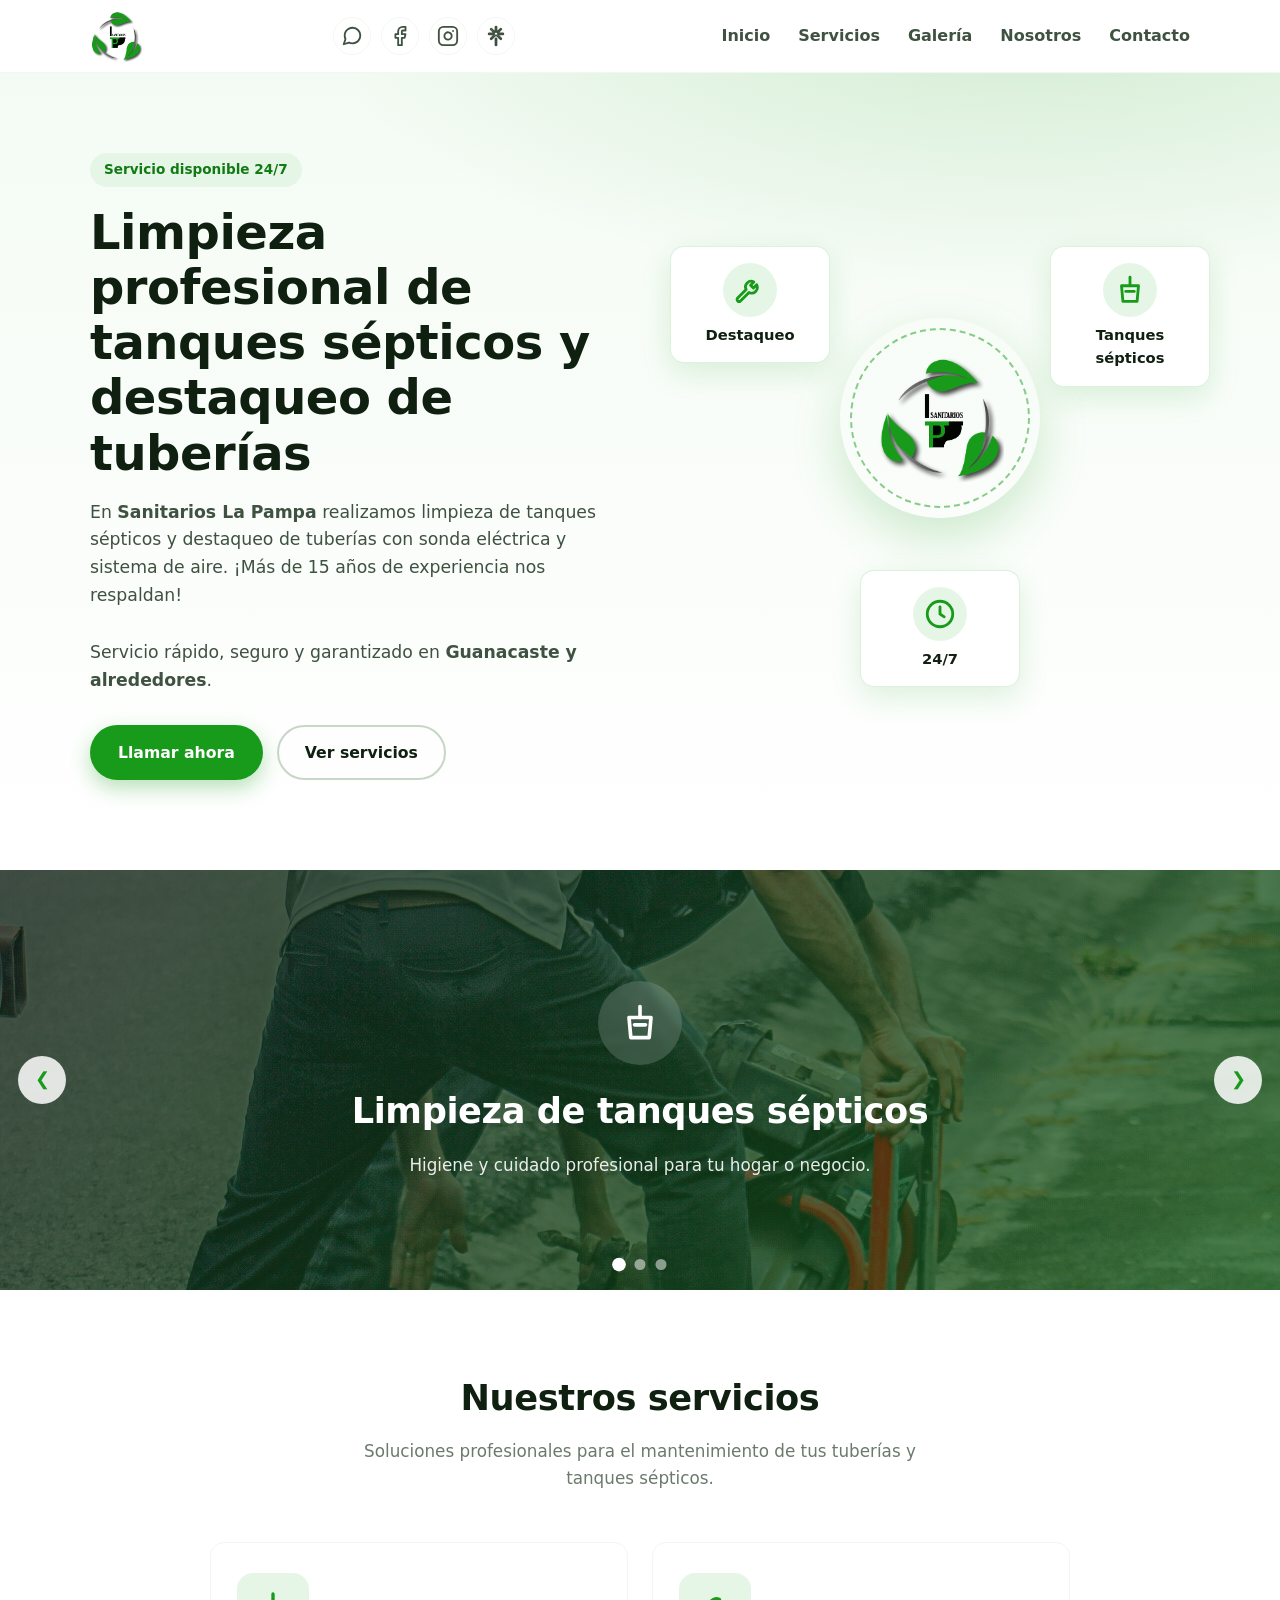
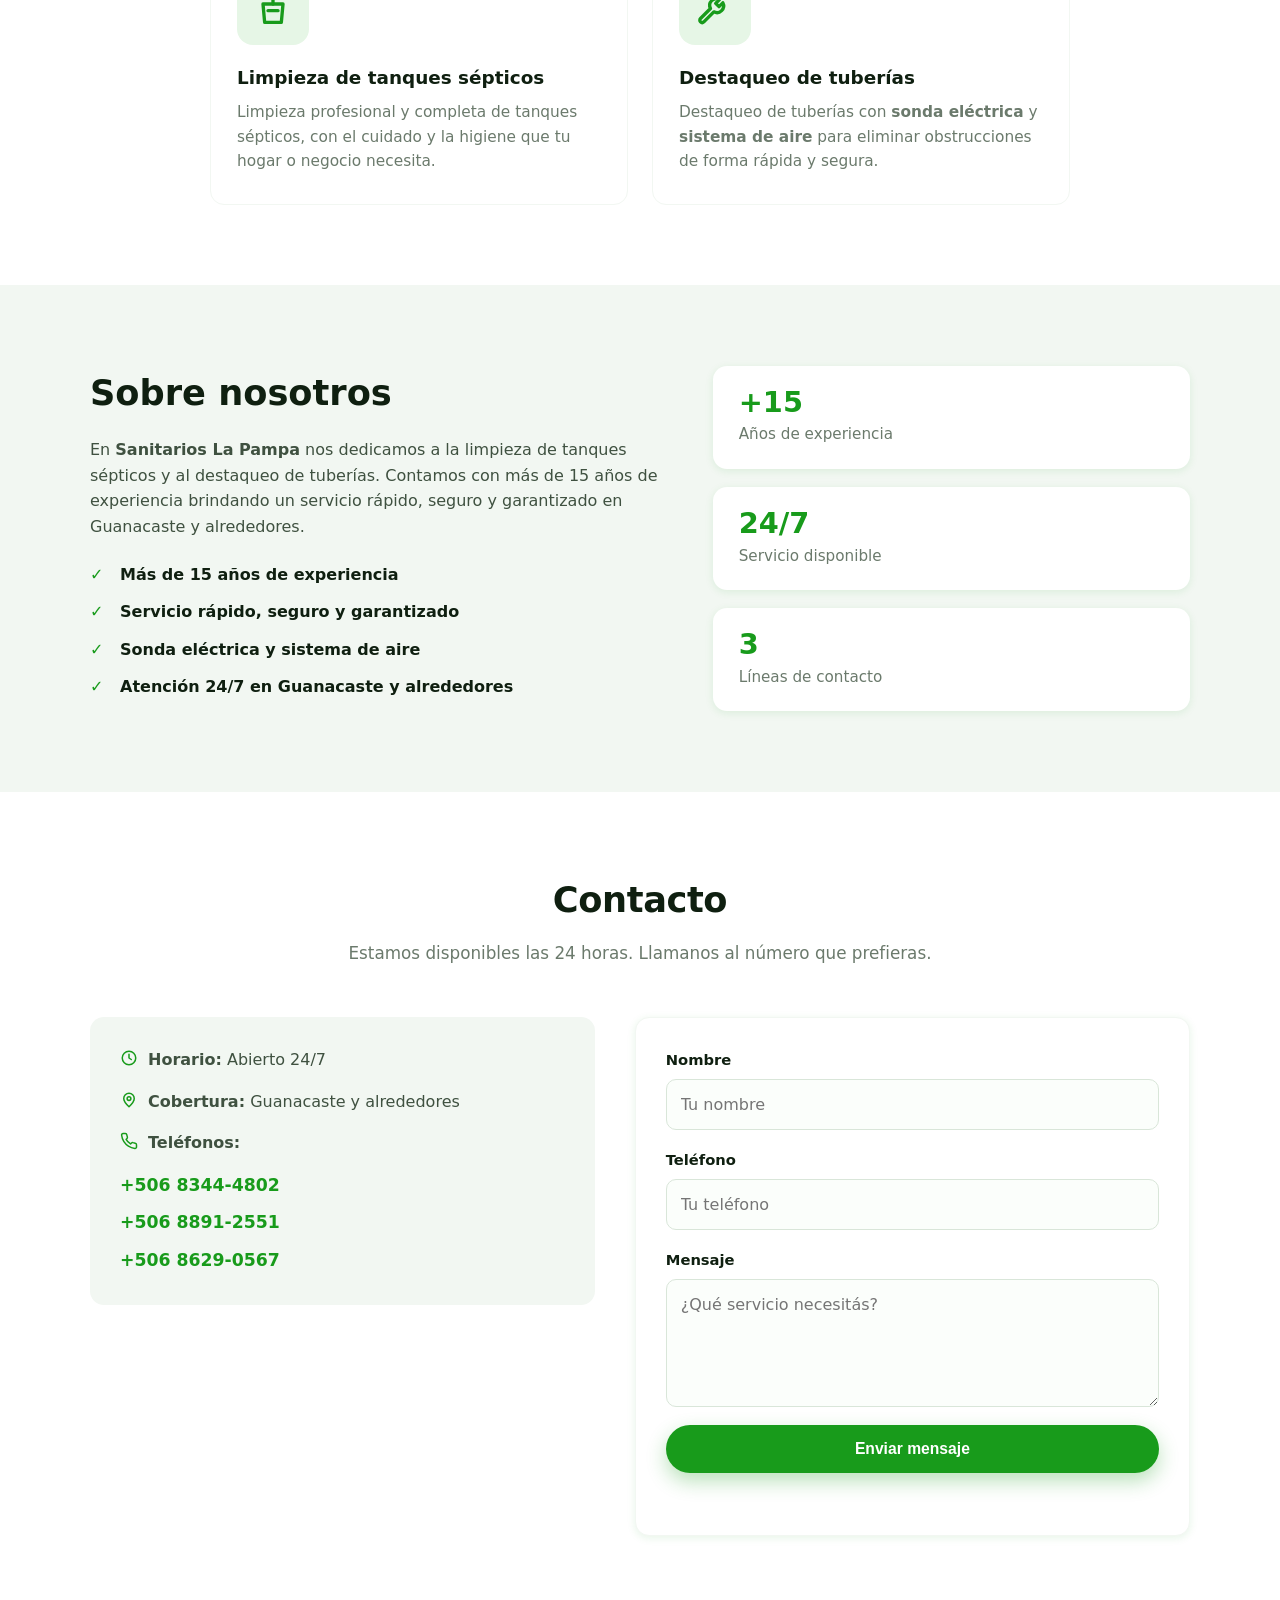
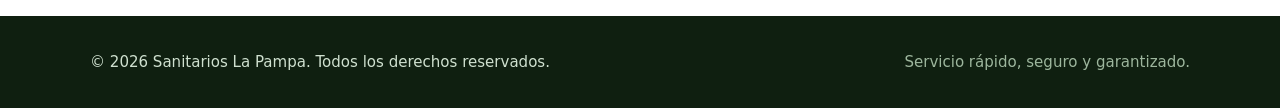
==== commit 95b92ffc: "style(header): usa logo oficial de WhatsApp en estilo outline" ====
--- a/index.html
+++ b/index.html
@@ -18,7 +18,7 @@
 
       <div class="social-links" aria-label="Redes sociales">
         <a href="https://wa.me/50683444802" target="_blank" rel="noopener noreferrer" aria-label="WhatsApp" class="social-link">
-          <svg viewBox="0 0 24 24" width="22" height="22" fill="none" stroke="currentColor" stroke-width="2" stroke-linecap="round" stroke-linejoin="round"><path d="M22 16.92v3a2 2 0 0 1-2.18 2 19.79 19.79 0 0 1-8.63-3.07 19.5 19.5 0 0 1-6-6 19.79 19.79 0 0 1-3.07-8.67A2 2 0 0 1 4.11 2h3a2 2 0 0 1 2 1.72c.13.96.36 1.9.69 2.81a2 2 0 0 1-.45 2.11L8.09 9.91a16 16 0 0 0 6 6l1.27-1.27a2 2 0 0 1 2.11-.45c.91.33 1.85.56 2.81.69a2 2 0 0 1 1.72 2z"/></svg>
+          <svg viewBox="0 0 24 24" width="22" height="22" fill="none" stroke="currentColor" stroke-width="2" stroke-linecap="round" stroke-linejoin="round"><path d="M21 11.5a8.38 8.38 0 0 1-.9 3.8 8.5 8.5 0 0 1-7.6 4.7 8.38 8.38 0 0 1-3.8-.9L3 21l1.9-5.7a8.38 8.38 0 0 1-.9-3.8 8.5 8.5 0 0 1 4.7-7.6 8.38 8.38 0 0 1 3.8-.9h.5a8.48 8.48 0 0 1 8 8v.5z"/></svg>
         </a>
         <a href="https://www.facebook.com/sanitarioslapampa" target="_blank" rel="noopener noreferrer" aria-label="Facebook" class="social-link">
           <svg viewBox="0 0 24 24" width="22" height="22" fill="none" stroke="currentColor" stroke-width="2" stroke-linecap="round" stroke-linejoin="round"><path d="M18 2h-3a5 5 0 0 0-5 5v3H7v4h3v8h4v-8h3l1-4h-4V7a1 1 0 0 1 1-1h3z"/></svg>
